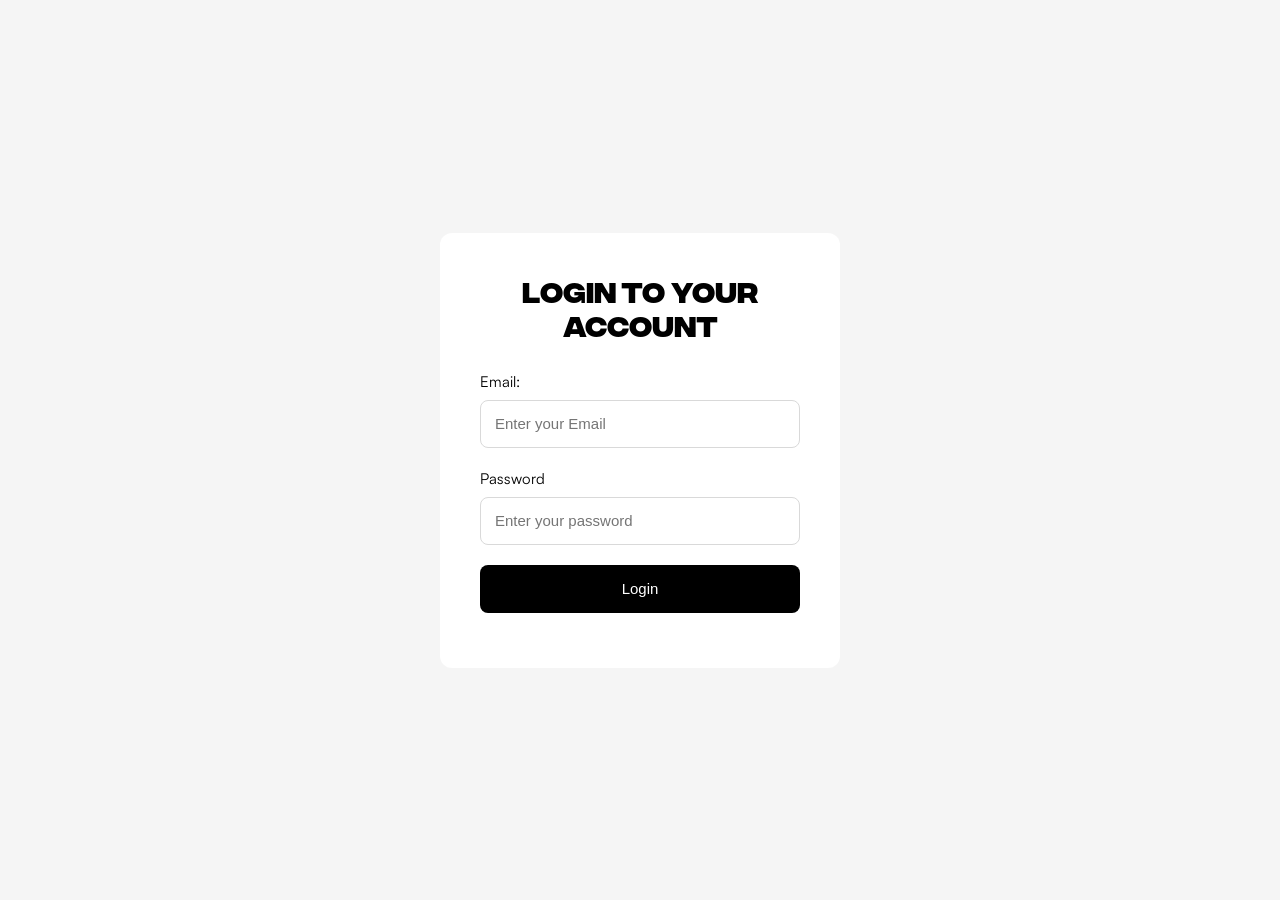
==== index.html @ 4ab4ffa6 "Home Page Done With login functionality" ====
<!DOCTYPE html>
<html lang="en">

<head>
    <meta charset="UTF-8">
    <meta name="viewport" content="width=device-width, initial-scale=1.0">
    <link rel="stylesheet" href="scss/main.css">
    <title>Document</title>
</head>

<body>
    <script>
        if (localStorage.getItem("isLoggedIn") !== "true") {
            window.location.href = "login.html";
        }
    </script>
    <header class="head">
        <div class="head_intro">
            <div class="head_context">
                <p>Sign up and get 20% off to your first order. <a href="/login.html">Sign Up Now</a></p>
            </div>
        </div>
        <nav class="main_nav">
            <div class="hamburger"><img src="assets/icons/hamburger.svg" alt="Menu"></div>
            <div class="nav_logo">
                <h2>SHOP.CO</h2>
            </div>
            <div class="nav_links"><a href="#shop">Shop</a><a href="#on_sale">On Sale</a><a href="#new_arrivals">New
                    Arrivals</a><a href="">Brands</a></div>
            <div class="nav_search"><input type="search" placeholder="Search for products..."></div>
            <div class="nav_icons"><img src="assets/icons/Frame.svg" alt="Cart"><img src="assets/icons/Vector.svg"
                    alt="Account"></div>
        </nav>

        <section class="head_hero"><img class="hero_image" src="assets/images/Rectangle.png"
                alt="Models wearing SHOP.CO clothing">
            <div class="hero_content">
                <h1>FIND CLOTHES THAT MATCHES YOUR STYLE</h1>
                <p>Browse through our diverse range of meticulously crafted garments, designed to bring out your
                    individuality and cater to your sense of style.</p><button type="button">Shop Now</button>
            </div>
            <div class="hero_stats">
                <div>
                    <h4>20+</h4>
                    <p>International Brands</p>
                </div>
                <div>
                    <h4>2,000+</h4>
                    <p>High-Quality Products</p>
                </div>
                <div>
                    <h4>30,000+</h4>
                    <p>Happy Customers</p>
                </div>
            </div>
        </section>

        <div class="head_logos">
            <div><img src="assets/images/Group.png" alt="Versace"></div>
            <div><img src="assets/images/zara-logo-1 1.png" alt="Zara"></div>
            <div><img src="assets/images/gucci-logo-1 1.png" alt="Gucci"></div>
            <div><img src="assets/images/prada-logo-1 1.png" alt="Prada"></div>
            <div><img src="assets/images/Group (1).png" alt="Calvin Klein"></div>
        </div>
    </header>











    <!-- <section class="arrivals">
        <h2>New Arrivals</h2>

        <div class="arrivals_products">

            <div class="arrivals_card">
                <img src="assets/images/arrival1.png" alt="Vertical Striped Shirt">

                <h3>Vertical Striped Shirt</h3>

                <p class="rating">
                    <span>★★★★★</span>
                    5.0/5
                </p>

                <div class="price">
                    <span>$212</span>

                </div>
            </div>

            <div class="arrivals_card">
                <img src="assets/images/arrival2.png" alt="Courage Graphic T-shirt">

                <h3>Courage Graphic Tshirt</h3>

                <p class="rating">
                    <span>★★★★</span>
                    4.0/5
                </p>

                <div class="price">
                    <span>$240</span>
                    <span class="line-through">$260</span>
                    <button class="discount">-20%</button>
                </div>
            </div>

            <div class="arrivals_card">
                <img src="assets/images/Arrival3.png" alt="Loose Fit Bermuda Shorts">

                <h3>Loose Fit Bermuda Shorts</h3>

                <p class="rating">
                    <span>★★★</span>
                    3.0/5
                </p>

                <div class="price">
                    <span>$80</span>
                </div>
            </div>

            <div class="arrivals_card">
                <img src="assets/images/arrival4.png" alt="Faded Skinny Jeans">

                <h3>Faded Skinny Jeans</h3>

                <p class="rating">
                    <span>★★★★</span>
                    4.0/5
                </p>

                <div class="price">
                    <span>$130</span>
                    <span class="line-through">$160</span>
                    <button class="discount">-30%</button>
                </div>
            </div>

        </div>

        <button class="view-all">View All</button>
    </section> -->


    <section class="arrivals" id="new_arrivals">
        <h2>New Arrivals</h2>

        <div class="arrivals_products"></div>

        <button class="view-all">View All</button>
    </section>


    <!-- <section class="arrivals">
        <h2>TOP SELLING</h2>

        <div class="arrivals_products">

            <div class="arrivals_card">
                <img src="assets/images/image 7.png" alt="Vertical Striped Shirt">

                <h3>Vertical Striped Shirt</h3>

                <p class="rating">
                    <span>★★★★★</span>
                    5.0/5
                </p>

                <div class="price">
                    <span>$212</span>
                    <span class="line-through">$232</span>
                    <button class="discount">-20%</button>
                </div>
            </div>

            <div class="arrivals_card">
                <img src="assets/images/image 8.png" alt="Courage Graphic T-shirt">

                <h3>Courage Graphic T-shirt</h3>

                <p class="rating">
                    <span>★★★★</span>
                    4.0/5
                </p>

                <div class="price">
                    <span>$145</span>
                </div>
            </div>

            <div class="arrivals_card">
                <img src="assets/images/image 9.png" alt="Loose Fit Bermuda Shorts">

                <h3>Loose Fit Bermuda Shorts</h3>

                <p class="rating">
                    <span>★★★</span>
                    3.0/5
                </p>

                <div class="price">
                    <span>$80</span>
                </div>
            </div>

            <div class="arrivals_card">
                <img src="assets/images/image 10.png" alt="Faded Skinny Jeans">

                <h3>Faded Skinny Jeans</h3>

                <p class="rating">
                    <span>★★★★</span>
                    4.0/5
                </p>

                <div class="price">
                    <span>$210</span>
                </div>
            </div>

        </div>

        <button class="view-all">View All</button>
    </section> -->




    <section class="arrivals" id="on_sale">
        <h2>TOP SELLING</h2>

        <div class="arrivals_products"></div>

        <button class="view-all">View All</button>
    </section>










    <main class="style" id="shop">
        <div class="container">

            <h2>Browse By Dress Style</h2>

            <div class="style_section">

                <div class="style_row style_row--top">
                    <div class="style_card">
                        <h2>Casual</h2>
                        <img src="assets/images/image 11.png" alt="Casual clothing">
                    </div>

                    <div class="style_card">
                        <h2>Formal</h2>
                        <img src="assets/images/image 12.png" alt="Formal clothing">
                    </div>
                </div>

                <div class="style_row style_row--bottom">
                    <div class="style_card">
                        <h2>Party</h2>
                        <img src="assets/images/image 13.png" alt="Party clothing">
                    </div>

                    <div class="style_card">
                        <h2>Gym</h2>
                        <img src="assets/images/image 14.png" alt="Gym clothing">
                    </div>
                </div>

            </div>
        </div>
    </main>

    <section class="testimonials">
        <h2>OUR HAPPY CUSTOMERS</h2>
        <div class="testimonial_card">
            <div>
                <p>&#11088;&#11088;&#11088;&#11088;&#11088;</p>
                <p class="name">Sarah M. &#x2705;</p>
                <p class="card-content">"I'm blown away by the quality and style of the clothes I received from Shop.co.
                    From casual wear to
                    elegant dresses, every piece I've bought has exceeded my expectations.”</p>
            </div>
            <div>
                <p>&#11088;&#11088;&#11088;&#11088;&#11088;</p>
                <p class="name">Alex K. M. &#x2705;</p>
                <p class="card-content">"Finding clothes that align with my personal style used to be a challenge until
                    I discovered Shop.co.
                    The range of options they offer is truly remarkable, catering to a variety of tastes and occasions.”
                </p>
            </div>
            <div>
                <p>&#11088;&#11088;&#11088;&#11088;&#11088;</p>
                <p class="name">James L. &#x2705;</p>
                <p class="card-content">"As someone who's always on the lookout for unique fashion pieces, I'm thrilled
                    to have stumbled upon
                    Shop.co. The selection of clothes is not only diverse but also on-point with the latest trends.”</p>
            </div>
        </div>

    </section>




    <footer class="footer">
        <div class="footer_newsletter">
            <h3 class="newsletter_content">
                STAY UPTO DATE ABOUT<br>
                OUR LATEST OFFERS
            </h3>
            <div class="newsletter_form">
                <input type="email" name="email" id="email" placeholder="Enter your email address">
                <button>Subscribe to Newsletter</button>
            </div>
        </div>
        <div class="footer_links">
            <div>
                <div class="nav_logo">
                    <h2>SHOP.CO</h2>
                </div>
                <p>We have clothes that suits your style and which you’re proud to wear. From women to men.</p>
                <img src="assets/images/Social.png" alt="">
            </div>
            <div>
                <h4>Company</h4>
                <ul>
                    <li>About</li>
                    <li>Features</li>
                    <li>Works</li>
                    <li>Career</li>
                </ul>
            </div>
            <div>
                <h4>Help</h4>
                <ul>
                    <li>Customer Support</li>
                    <li>Delivery Details</li>
                    <li>Terms & Conditions</li>
                    <li>Privacy policy</li>
                </ul>
            </div>
            <div>
                <h4>FAQ</h4>
                <ul>
                    <li>Account</li>
                    <li>Manage deliveries</li>
                    <li>Orders</li>
                    <li>Payments</li>
                </ul>
            </div>
            <div>
                <h4>Resources</h4>
                <ul>
                    <li>Free eBooks</li>
                    <li>Development Tutorial</li>
                    <li>How to-Blog</li>
                    <li>Youtube Playlist</li>
                </ul>
            </div>
        </div>
        <div class="footer_rights">
            <p>© 2000-2021, All rights reserved</p>
            <img src="assets/images/Frame 53.png" alt="">
        </div>
    </footer>
    <script src="js/products.js"></script>
</body>

</html>
---- scss/main.css ----
h2 {
  text-align: center;
}

* {
  margin: 0;
  padding: 0;
  box-sizing: border-box;
}

html {
  scroll-behavior: smooth;
}

body {
  margin: 0;
}

@font-face {
  font-family: "Satoshi";
  src: url("../../assets/fonts/Satoshi-Regular.woff") format("woff");
  font-weight: 400;
  font-style: normal;
  font-display: swap;
}
@font-face {
  font-family: "Integral CF";
  src: url("../../assets/fonts/Fontspring-DEMO-integralcf-bold.otf") format("opentype");
  font-weight: 700;
  font-style: normal;
  font-display: swap;
}
body {
  font-family: "Satoshi", sans-serif;
}

h1,
h2,
h3 {
  font-family: "Integral CF", sans-serif;
  font-weight: 700;
}

.hero_content button {
  width: 210px;
  height: 52px;
  border: 0;
  border-radius: 62px;
  background: #000;
  color: #fff;
  font: 500 16px/1 Satoshi, Arial, sans-serif;
  cursor: pointer;
}

@media (max-width: 640px) {
  .hero_content button {
    width: 100%;
  }
}
.view_all_button {
  width: 210px;
  height: 52px;
  border: 1px;
  border-radius: 62px;
  background: rgba(0, 0, 0, 0.1019607843);
  color: #fff;
  font: 500 16px/1 Satoshi, Arial, sans-serif;
  cursor: pointer;
  padding: 16px 54px 16px 54px;
  gap: 12px;
}

.head {
  color: #000000;
  font-family: Satoshi, Arial, sans-serif;
}

.head_intro {
  display: grid;
  min-height: 38px;
  width: 100%;
  place-items: center;
  padding-inline: 16px;
  background: #000;
  color: #fff;
}

.head_context p {
  width: 351px;
  max-width: 100%;
  margin: 0;
  font-size: 14px;
  font-weight: 500;
  line-height: 19px;
  text-align: center;
  white-space: nowrap;
}

.head_context a {
  color: inherit;
  font-weight: 700;
}

.main_nav {
  display: flex;
  align-items: center;
  gap: 40px;
  width: min(100% - 64px, 1240px);
  min-height: 96px;
  margin-inline: auto;
}

.hamburger {
  display: none;
  flex: 0 0 24px;
}

.hamburger img {
  display: block;
  width: 24px;
  height: 24px;
}

.nav_logo {
  flex: 0 0 159px;
}

.nav_logo img {
  display: block;
  width: 159px;
  height: 24px;
}

.nav_links {
  display: flex;
  align-items: center;
  gap: 24px;
  white-space: nowrap;
}

.nav_links a {
  color: inherit;
  font-size: 16px;
  line-height: 22px;
  text-decoration: none;
}

.nav_search {
  position: relative;
  flex: 1;
  min-width: 160px;
}
.nav_search input {
  width: 100%;
  max-width: 35em;
  height: 3em;
  padding: 0.8em 1em 0.8em 2.75em;
  border: 0;
  border-radius: 3em;
  background: #f0f0f0;
  color: #000;
  font: inherit;
}
.nav_search input::-moz-placeholder {
  color: #8a8a8a;
}
.nav_search input::placeholder {
  color: #8a8a8a;
}

.search_icon {
  position: absolute;
  z-index: 1;
  top: 50%;
  left: 1em;
  width: 1.125em;
  height: 1.125em;
  transform: translateY(-50%);
  fill: none;
  stroke: #F0F0F0;
  stroke-linecap: round;
  stroke-width: 1.75;
  pointer-events: none;
}

.nav_logo h2 {
  width: 159px;
  height: 24px;
  font-weight: 700;
  letter-spacing: 0%;
  vertical-align: middle;
  font-size: 32px;
  line-height: 100%;
}

.nav_icons {
  display: flex;
  justify-content: flex-start;
  gap: 12px;
}
.nav_icons img {
  width: 24px;
  height: 24px;
}

.head_hero {
  position: relative;
  min-height: 663px;
  overflow: hidden;
  background: #f2f0f1;
}

.hero_image {
  position: absolute;
  inset: 0;
  width: 100%;
  height: 100%;
  -o-object-fit: cover;
     object-fit: cover;
  -o-object-position: center;
     object-position: center;
}

.hero_content,
.hero_stats {
  position: relative;
  z-index: 1;
  width: min(100% - 64px, 1240px);
  margin-inline: auto;
}

.hero_content {
  padding-top: 103px;
}

.hero_content h1 {
  max-width: 580px;
  margin: 0;
  font-family: Integral CF;
  font-size: clamp(42px, 4.45vw, 64px);
  line-height: 1.2;
  letter-spacing: 0%;
}

.hero_content > p {
  font-family: Satoshi;
  max-width: 545px;
  margin: 32px 0;
  color: #666;
  font-size: 16px;
  line-height: 22px;
  font-weight: 400;
  letter-spacing: 0%;
}

.hero_stats {
  display: flex;
  gap: 32px;
  margin-top: 48px;
}

.hero_stats > div {
  padding-right: 32px;
  border-right: 1px solid rgba(0, 0, 0, 0.1019607843);
}

.hero_stats > div:last-child {
  padding-right: 0;
  border: 0;
}

.hero_stats h4 {
  margin: 0;
  font-size: 40px;
  line-height: 1;
}

.hero_stats p {
  margin: 8px 0 0;
  color: #666;
  font-size: 16px;
  line-height: 22px;
}

.head_logos {
  display: flex;
  align-items: center;
  justify-content: space-between;
  gap: 24px;
  min-height: 122px;
  padding: 24px max(32px, (100% - 1240px) / 2);
  background: #000;
}

.head_logos img {
  display: block;
  max-width: 100%;
  height: auto;
}

@media (max-width: 900px) {
  .main_nav {
    gap: 24px;
    width: min(100% - 40px, 1240px);
  }
  .nav_links {
    gap: 14px;
  }
  .head_hero {
    min-height: 600px;
  }
  .hero_content,
  .hero_stats {
    width: min(100% - 40px, 1240px);
  }
}
@media (max-width: 640px) {
  .head_intro {
    min-height: 34px;
    padding-inline: 12px;
  }
  .head_context p {
    width: auto;
    font-size: clamp(10px, 2.8vw, 12px);
    line-height: 16px;
  }
  .main_nav {
    width: calc(100% - 32px);
    min-height: 64px;
    gap: 16px;
  }
  .hamburger {
    display: flex;
  }
  .nav_logo {
    flex-basis: auto;
  }
  .nav_logo img {
    width: 126px;
    height: auto;
  }
  .nav_links {
    display: none;
  }
  .nav_search {
    display: block;
    flex: 0 0 24px;
    min-width: 24px;
    height: 24px;
    margin-inline-start: 7rem;
    background: center/24px 24px no-repeat url("data:image/svg+xml,%3Csvg xmlns='http://www.w3.org/2000/svg' viewBox='0 0 24 24' fill='none' stroke='%23000' stroke-width='1.75' stroke-linecap='round'%3E%3Ccircle cx='10.8' cy='10.8' r='6.3'/%3E%3Cpath d='m15.5 15.5 4.2 4.2'/%3E%3C/svg%3E");
  }
  .nav_search input {
    display: none;
  }
  .nav_icons {
    margin-left: auto;
  }
  .head_hero {
    min-height: 740px;
  }
  .hero_image {
    top: auto;
    height: 390px;
    -o-object-position: 60% bottom;
       object-position: 60% bottom;
  }
  .hero_content,
  .hero_stats {
    width: calc(100% - 32px);
  }
  .hero_content {
    padding-top: 40px;
  }
  .hero_content h1 {
    max-width: 340px;
    font-size: 36px;
    letter-spacing: -1px;
  }
  .hero_content > p {
    margin: 20px 0 24px;
    font-size: 14px;
    line-height: 20px;
  }
  .hero_stats {
    flex-wrap: wrap;
    justify-content: center;
    gap: 12px 0;
    margin-top: 24px;
  }
  .hero_stats > div {
    padding: 0 16px;
  }
  .hero_stats > div:nth-child(3) {
    flex-basis: 100%;
    padding: 12px 0 0;
    border: 0;
    text-align: center;
  }
  .hero_stats h3 {
    font-size: 24px;
  }
  .hero_stats p {
    margin-top: 4px;
    font-size: 12px;
    line-height: 16px;
  }
  .head_logos {
    display: grid;
    grid-template-columns: repeat(3, 1fr);
    min-height: 146px;
    gap: 20px 28px;
    padding: 28px 16px;
  }
  .head_logos > div {
    display: grid;
    place-items: center;
  }
  .head_logos img {
    max-width: 100px;
    max-height: 25px;
  }
}
.footer {
  position: relative;
  width: 100%;
  padding: 150px 7% 40px;
  background-color: #F0F0F0;
  box-sizing: border-box;
  margin-top: 50px;
}
.footer .footer_newsletter {
  position: absolute;
  top: -90px;
  left: 50%;
  transform: translateX(-50%);
  z-index: 10;
  width: min(1100px, 100% - 40px);
  min-height: 180px;
  padding: 36px 64px;
  background-color: #000;
  color: #fff;
  border-radius: 20px;
  box-sizing: border-box;
  display: flex;
  justify-content: space-between;
  align-items: center;
}
.footer .footer_newsletter .newsletter_content {
  max-width: 650px;
  font-size: 40px;
  font-weight: 700;
  line-height: 45px;
}
.footer .footer_newsletter .newsletter_form {
  display: flex;
  flex-direction: column;
  width: 500px;
  gap: 16px;
}
.footer .footer_newsletter .newsletter_form input,
.footer .footer_newsletter .newsletter_form button {
  width: 100%;
  height: 60px;
  border: none;
  border-radius: 50px;
  box-sizing: border-box;
}
.footer .footer_newsletter .newsletter_form input {
  padding: 0 24px;
  background-color: #fff;
  font-size: 16px;
  color: #000;
  outline: none;
}
.footer .footer_newsletter .newsletter_form input::-moz-placeholder {
  color: #777;
}
.footer .footer_newsletter .newsletter_form input::placeholder {
  color: #777;
}
.footer .footer_newsletter .newsletter_form button {
  background-color: #fff;
  font-size: 16px;
  color: #000;
  cursor: pointer;
}
.footer .footer_newsletter .newsletter_form button:hover {
  background-color: #e5e5e5;
}
.footer .footer_links {
  display: flex;
  justify-content: space-between;
  align-items: flex-start;
  gap: 40px;
}
.footer .footer_links > div:first-child {
  flex: 1.5;
}
.footer .footer_links > div:first-child .nav_logo h2 {
  margin: 0 0 18px;
  font-size: clamp(24px, 2vw, 32px);
  font-weight: 900;
  line-height: 1;
  color: #000;
}
.footer .footer_links > div:first-child p {
  max-width: 250px;
  margin: 0 0 25px;
  font-size: 14px;
  line-height: 1.6;
  color: #666;
}
.footer .footer_links > div:first-child img {
  display: block;
  width: 130px;
  height: auto;
}
.footer .footer_links > div:not(:first-child) {
  flex: 1;
}
.footer .footer_links > div:not(:first-child) h4 {
  margin: 0 0 20px;
  font-size: 14px;
  font-weight: 500;
  letter-spacing: 3px;
  text-transform: uppercase;
  color: #000;
}
.footer .footer_links > div:not(:first-child) ul {
  margin: 0;
  padding: 0;
  list-style: none;
}
.footer .footer_links > div:not(:first-child) li {
  margin-bottom: 14px;
  font-size: 14px;
  line-height: 1.3;
  color: #666;
  cursor: pointer;
}
.footer .footer_links > div:not(:first-child) li:hover {
  color: #000;
}
.footer .footer_rights {
  display: flex;
  justify-content: space-between;
  align-items: center;
  margin-top: 45px;
  padding-top: 25px;
}
.footer .footer_rights p {
  margin: 0;
  font-size: 14px;
  color: #666;
}
.footer .footer_rights img {
  width: 300px;
  height: auto;
}

@media (max-width: 900px) {
  .footer {
    padding: 250px 5% 40px;
  }
  .footer .footer_newsletter {
    top: -220px;
    width: calc(100% - 40px);
    padding: 36px 40px;
    flex-direction: column;
    align-items: stretch;
    gap: 25px;
  }
  .footer .footer_newsletter .newsletter_content {
    max-width: 100%;
    font-size: 36px;
    line-height: 40px;
  }
  .footer .footer_newsletter .newsletter_form {
    width: 100%;
  }
  .footer .footer_links {
    display: grid;
    grid-template-columns: repeat(3, 1fr);
    gap: 40px 30px;
  }
  .footer .footer_links > div:first-child {
    grid-column: 1/-1;
  }
  .footer .footer_links > div:first-child p {
    max-width: 400px;
  }
  .footer .footer_links > div:not(:first-child) {
    flex: unset;
  }
}
@media (max-width: 600px) {
  .footer {
    margin-top: 215px;
    padding: 240px 16px 25px;
  }
  .footer .footer_newsletter {
    top: -215px;
    width: calc(100% - 32px);
    min-height: auto;
    padding: 28px 24px;
    border-radius: 20px;
    flex-direction: column;
    align-items: stretch;
    gap: 22px;
  }
  .footer .footer_newsletter .newsletter_content {
    max-width: 100%;
    font-size: 30px;
    line-height: 32px;
  }
  .footer .footer_newsletter .newsletter_form {
    width: 100%;
    gap: 12px;
  }
  .footer .footer_newsletter .newsletter_form input,
  .footer .footer_newsletter .newsletter_form button {
    height: 52px;
  }
  .footer .footer_newsletter .newsletter_form input {
    padding: 0 20px;
    font-size: 14px;
  }
  .footer .footer_newsletter .newsletter_form button {
    font-size: 14px;
  }
  .footer .footer_links {
    display: grid;
    grid-template-columns: repeat(2, minmax(0, 1fr));
    -moz-column-gap: 30px;
         column-gap: 30px;
    row-gap: 22px;
  }
  .footer .footer_links > div:first-child {
    grid-column: 1/-1;
    width: 100%;
  }
  .footer .footer_links > div:first-child .nav_logo h2 {
    margin: 0 0 10px;
    font-size: 20px;
  }
  .footer .footer_links > div:first-child p {
    max-width: 100%;
    margin: 0 0 14px;
    font-size: 11px;
    line-height: 1.5;
  }
  .footer .footer_links > div:first-child img {
    width: 100px;
  }
  .footer .footer_links > div:not(:first-child) {
    width: 100%;
    flex: unset;
  }
  .footer .footer_links > div:not(:first-child) h4 {
    margin: 0 0 12px;
    font-size: 11px;
    letter-spacing: 3px;
  }
  .footer .footer_links > div:not(:first-child) li {
    margin-bottom: 10px;
    font-size: 10px;
    line-height: 1.3;
  }
  .footer .footer_rights {
    flex-direction: column;
    gap: 15px;
    margin-top: 30px;
    padding-top: 20px;
  }
  .footer .footer_rights p {
    font-size: 11px;
    text-align: center;
  }
  .footer .footer_rights img {
    width: 250px;
    max-width: 100%;
  }
}
.style {
  width: 100%;
  padding: 50px 0;
  box-sizing: border-box;
}
.style .container {
  width: min(1200px, 100% - 40px);
  margin: 0 auto;
  padding: 45px 40px 40px;
  background-color: #f0f0f0;
  border-radius: 40px;
  box-sizing: border-box;
}
.style .container > h2 {
  margin: 0 0 35px;
  font-size: clamp(28px, 4vw, 40px);
  font-weight: 700;
  line-height: 1.1;
  text-align: center;
  text-transform: uppercase;
}
.style .style_section {
  display: flex;
  flex-direction: column;
  gap: 12px;
}
.style .style_row {
  display: grid;
  gap: 12px;
}
.style .style_row--top {
  grid-template-columns: 3fr 7fr;
}
.style .style_row--bottom {
  grid-template-columns: 7fr 3fr;
}
.style .style_card {
  position: relative;
  overflow: hidden;
  height: 175px;
  background-color: #fff;
  border-radius: 15px;
}
.style .style_card h2 {
  position: absolute;
  top: 18px;
  left: 22px;
  z-index: 2;
  margin: 0;
  font-size: 24px;
  font-weight: 500;
  line-height: 1;
  color: #000;
}
.style .style_card img {
  display: block;
  width: 100%;
  height: 100%;
  -o-object-fit: contain;
     object-fit: contain;
}

@media (max-width: 1000px) {
  .style {
    padding: 40px 0;
  }
  .style .container {
    width: calc(100% - 30px);
    padding: 40px 25px 30px;
    border-radius: 30px;
  }
  .style .container > h2 {
    font-size: 34px;
  }
  .style .style_card {
    height: 160px;
  }
  .style .style_card h2 {
    top: 16px;
    left: 18px;
    font-size: 22px;
  }
}
@media (max-width: 600px) {
  .style {
    padding: 20px 0;
  }
  .style .container {
    width: calc(100% - 16px);
    padding: 18px 16px;
    border-radius: 0;
  }
  .style .container > h2 {
    width: 180px;
    margin: 0 auto 14px;
    font-size: 24px;
    line-height: 1.05;
    text-align: center;
  }
  .style .style_section {
    gap: 10px;
  }
  .style .style_row {
    display: flex;
    flex-direction: column;
    gap: 10px;
  }
  .style .style_card {
    width: 100%;
    height: 113px;
    border-radius: 12px;
  }
  .style .style_card h2 {
    top: 14px;
    left: 14px;
    font-size: 16px;
  }
}
.arrivals {
  width: 100%;
  padding: 50px 6%;
  box-sizing: border-box;
  border-top: 1px solid #ddd;
}
.arrivals > h2 {
  margin: 0 0 30px;
  font-size: clamp(28px, 4vw, 40px);
  font-weight: 700;
  line-height: 1.1;
  text-align: center;
  text-transform: uppercase;
}
.arrivals .arrivals_products {
  display: grid;
  grid-template-columns: repeat(4, 1fr);
  gap: 16px;
  width: 100%;
  max-width: 1100px;
  margin: 0 auto;
}
.arrivals .arrivals_card {
  min-width: 0;
  text-decoration: none;
  color: inherit;
  cursor: pointer;
}
.arrivals .arrivals_card img {
  display: block;
  width: 100%;
  height: 180px;
  -o-object-fit: contain;
     object-fit: contain;
  background-color: #f2f0f0;
  border-radius: 12px;
  cursor: pointer;
}
.arrivals .arrivals_card h3 {
  margin: 10px 0 6px;
  font-size: 14px;
  font-weight: 600;
  line-height: 1.3;
  text-transform: capitalize;
}
.arrivals .arrivals_card .rating {
  display: flex;
  align-items: center;
  gap: 5px;
  margin: 0 0 6px;
  font-size: 11px;
  color: #666;
}
.arrivals .arrivals_card .rating span {
  color: #ffc633;
  font-size: 14px;
  letter-spacing: 1px;
}
.arrivals .arrivals_card .price {
  display: flex;
  align-items: center;
  gap: 8px;
}
.arrivals .arrivals_card .price span {
  font-size: 17px;
  font-weight: 700;
}
.arrivals .arrivals_card .price .line-through {
  color: #999;
  text-decoration: line-through;
  font-weight: 500;
}
.arrivals .arrivals_card .price .discount {
  padding: 4px 8px;
  border: 0;
  border-radius: 20px;
  background-color: #ff3333;
  color: #fff;
  font-size: 10px;
}
.arrivals .view-all {
  display: block;
  width: 130px;
  height: 40px;
  margin: 25px auto 0;
  border: 1px solid #ddd;
  border-radius: 25px;
  background-color: #fff;
  color: #000;
  cursor: pointer;
}
.arrivals .view-all:hover {
  background-color: #000;
  color: #fff;
}

@media (max-width: 900px) {
  .arrivals {
    padding: 40px 5%;
  }
  .arrivals .arrivals_products {
    grid-template-columns: repeat(2, 1fr);
    gap: 25px 15px;
  }
  .arrivals .arrivals_card img {
    height: 240px;
  }
}
@media (max-width: 600px) {
  .arrivals {
    padding: 35px 16px;
  }
  .arrivals > h2 {
    margin-bottom: 25px;
    font-size: 28px;
  }
  .arrivals .arrivals_products {
    grid-template-columns: repeat(2, 1fr);
    gap: 25px 10px;
  }
  .arrivals .arrivals_card img {
    height: 170px;
    border-radius: 10px;
  }
  .arrivals .arrivals_card h3 {
    margin-top: 8px;
    font-size: 12px;
  }
  .arrivals .arrivals_card .rating {
    gap: 3px;
    font-size: 9px;
  }
  .arrivals .arrivals_card .rating span {
    font-size: 11px;
    letter-spacing: 0;
  }
  .arrivals .arrivals_card .price {
    gap: 5px;
  }
  .arrivals .arrivals_card .price span {
    font-size: 15px;
  }
  .arrivals .arrivals_card .price .line-through {
    font-size: 13px;
  }
  .arrivals .arrivals_card .price .discount {
    padding: 3px 6px;
    font-size: 8px;
  }
  .arrivals .view-all {
    width: 120px;
    height: 38px;
    margin-top: 25px;
  }
}
.login-page {
  min-height: 100vh;
  display: flex;
  align-items: center;
  justify-content: center;
  background-color: #f5f5f5;
}

.login-form {
  width: 400px;
  padding: 40px;
  background-color: #ffffff;
  border-radius: 12px;
  box-sizing: border-box;
}
.login-form h1 {
  margin: 0 0 30px;
  text-align: center;
  font-size: 28px;
  font-weight: 600;
}
.login-form div {
  margin-bottom: 20px;
}
.login-form label {
  display: block;
  margin-bottom: 8px;
  font-size: 15px;
  font-weight: 500;
}
.login-form input {
  width: 100%;
  height: 48px;
  padding: 0 14px;
  box-sizing: border-box;
  border: 1px solid #d9d9d9;
  border-radius: 8px;
  background-color: #ffffff;
  font-size: 15px;
  outline: none;
}
.login-form input:focus {
  border-color: #000000;
}
.login-form__button {
  width: 100%;
  height: 48px;
  border: none;
  border-radius: 8px;
  background-color: #000000;
  color: #ffffff;
  font-size: 15px;
  font-weight: 500;
  cursor: pointer;
}
.login-form__button:hover {
  opacity: 0.85;
}
.login-form #loginMessage {
  margin-top: 15px;
  text-align: center;
  font-size: 14px;
}

.testimonials {
  display: flex;
  flex-direction: column;
  justify-content: center;
  align-items: center;
  width: 100%;
  padding: 50px 30px;
  box-sizing: border-box;
}
.testimonials h2 {
  width: 100%;
  margin: 0 0 30px;
  font-size: clamp(28px, 4vw, 48px);
  font-weight: 700;
  text-align: left;
}
.testimonials .testimonial_card {
  display: flex;
  justify-content: center;
  align-items: stretch;
  width: 100%;
  gap: 15px;
  box-sizing: border-box;
}
.testimonials .testimonial_card > div {
  width: calc((100% - 30px) / 3);
  min-width: 0;
  padding: 20px 24px;
  border: 1px solid #ddd;
  border-radius: 20px;
  box-sizing: border-box;
}
.testimonials .testimonial_card > div p {
  margin: 0 0 10px;
  line-height: 22px;
}
.testimonials .testimonial_card > div .name {
  font-weight: 700;
  color: #000;
}
.testimonials .testimonial_card > div .card-content {
  font-size: 14px;
  font-weight: 400;
  line-height: 20px;
  color: rgba(0, 0, 0, 0.6);
}

@media (max-width: 1000px) {
  .testimonials {
    padding: 40px 20px;
  }
  .testimonials h2 {
    font-size: 36px;
  }
  .testimonials .testimonial_card {
    gap: 15px;
  }
  .testimonials .testimonial_card > div {
    padding: 20px;
  }
  .testimonials .testimonial_card > div .card-content {
    font-size: 13px;
    line-height: 19px;
  }
}
@media (max-width: 600px) {
  .testimonials {
    width: 100%;
    padding: 35px 16px;
    align-items: flex-start;
    box-sizing: border-box;
  }
  .testimonials h2 {
    width: 100%;
    margin-bottom: 25px;
    font-size: 28px;
    line-height: 1.1;
    text-align: left;
  }
  .testimonials .testimonial_card {
    display: block;
    width: 100%;
    margin: 0;
  }
  .testimonials .testimonial_card > div:nth-child(2),
  .testimonials .testimonial_card > div:nth-child(3) {
    display: none;
  }
  .testimonials .testimonial_card > div:first-child {
    display: block;
    width: 100%;
    height: auto;
    min-height: 0;
    padding: 22px 20px;
    box-sizing: border-box;
  }
  .testimonials .testimonial_card > div:first-child .card-content {
    font-size: 13px;
    line-height: 20px;
  }
}/*# sourceMappingURL=main.css.map */
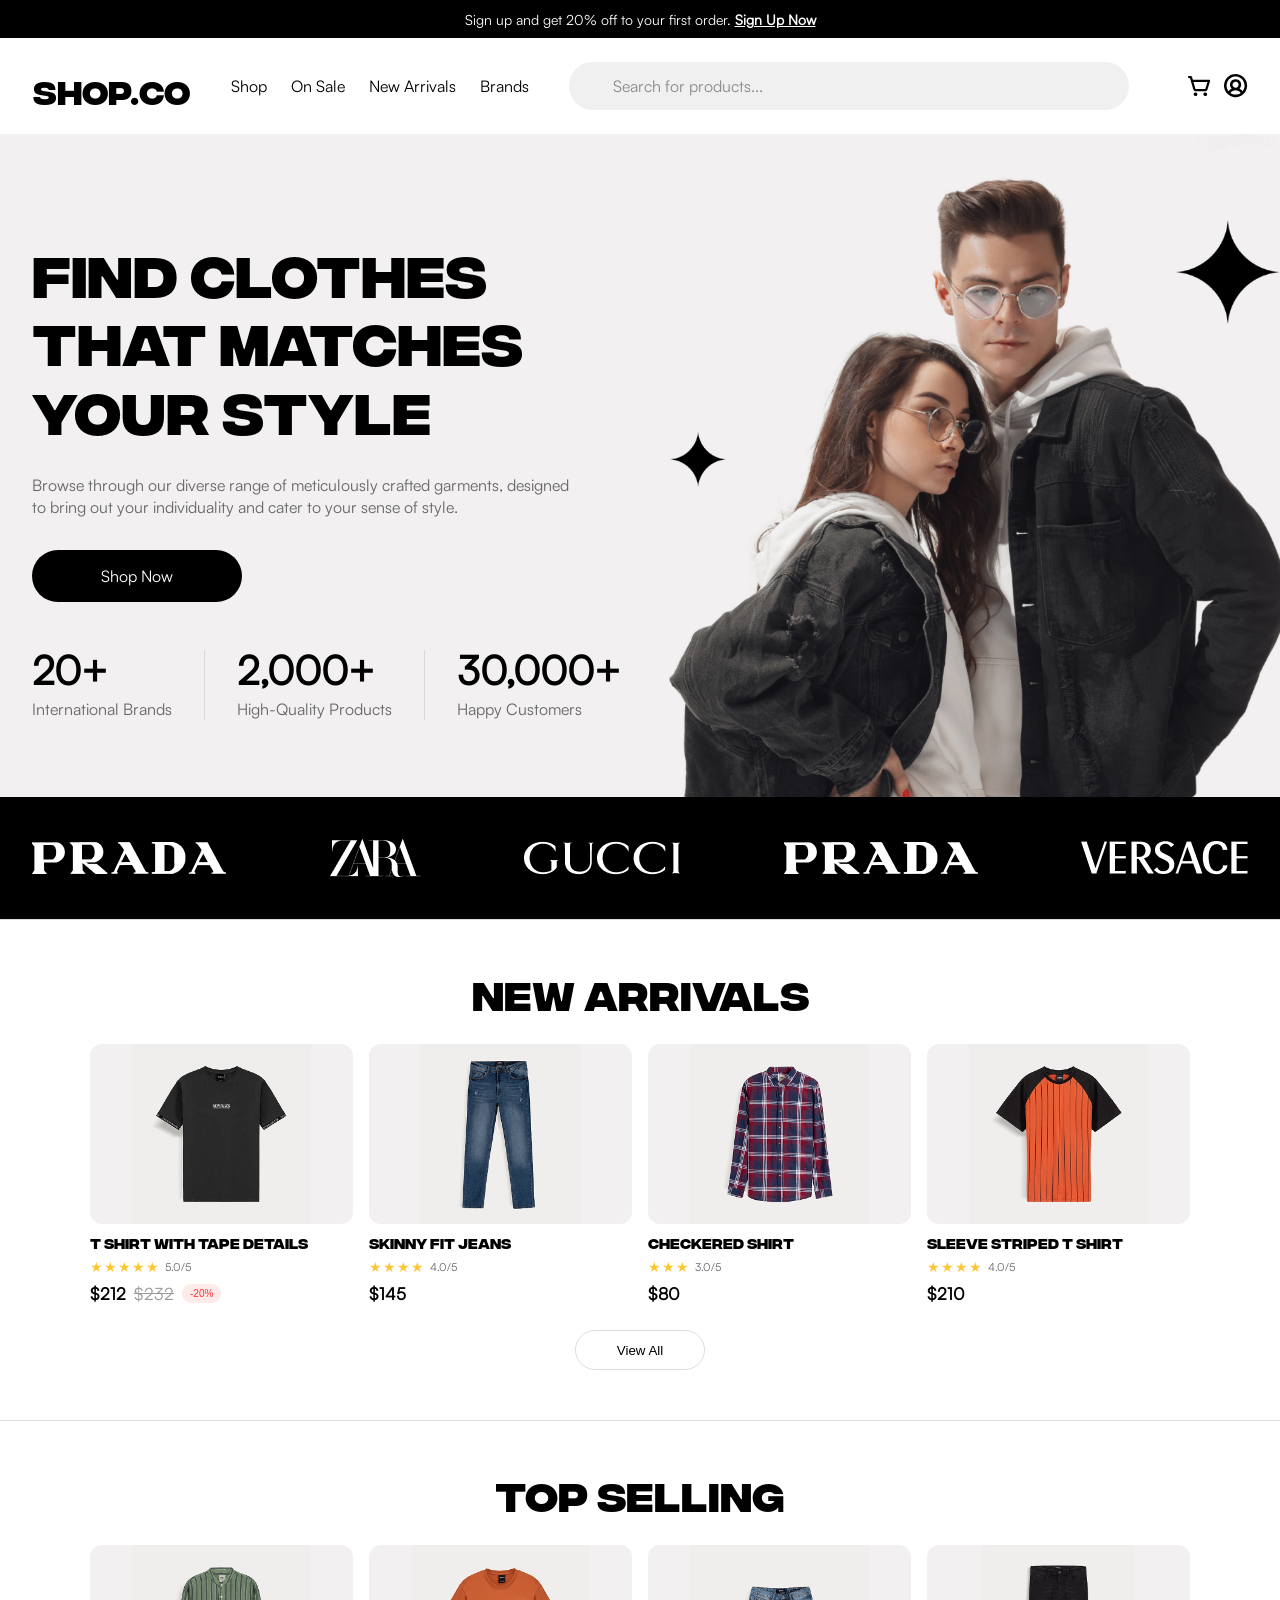
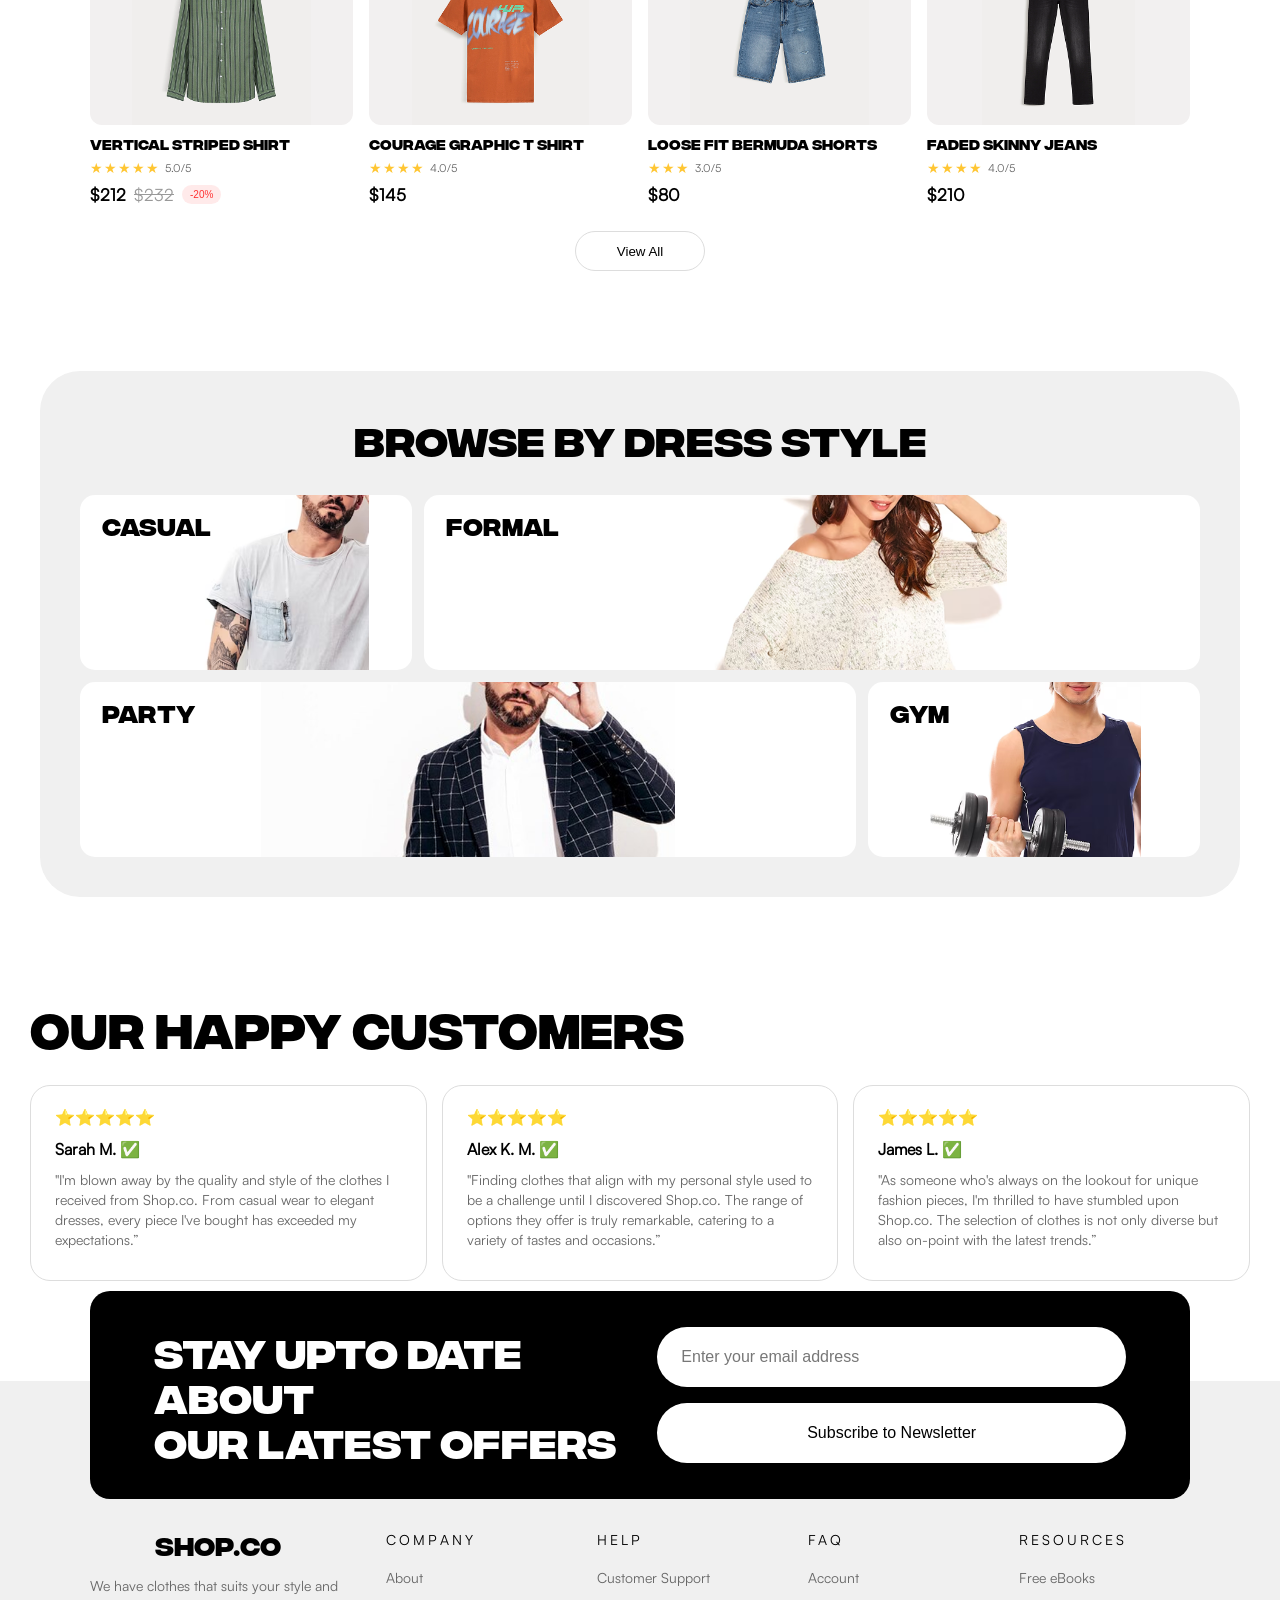
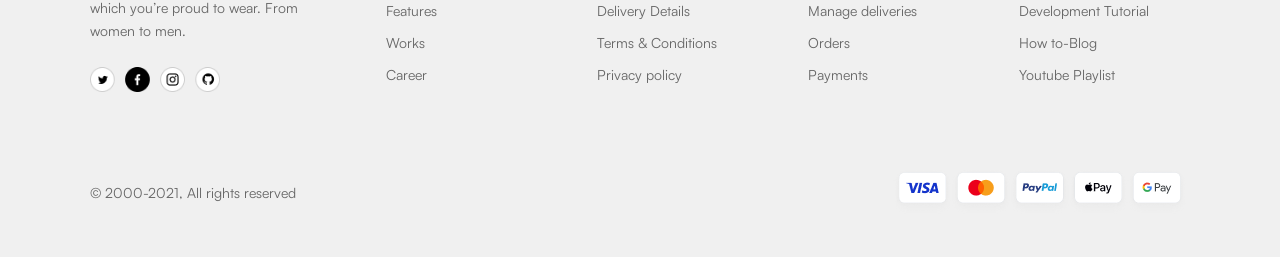
==== commit 9b2c7dae: "authentication done" ====
--- a/index.html
+++ b/index.html
@@ -9,58 +9,111 @@
 </head>
 
 <body>
-    <script>
+    <!-- <script>
         if (localStorage.getItem("isLoggedIn") !== "true") {
             window.location.href = "login.html";
         }
-    </script>
+    </script> -->
+
     <header class="head">
         <div class="head_intro">
             <div class="head_context">
-                <p>Sign up and get 20% off to your first order. <a href="/login.html">Sign Up Now</a></p>
-            </div>
-        </div>
+                <p class="head_context-text">
+                    Sign up and get 20% off to your first order.
+                    <a class="head_context-link" href="login.html">
+                        Sign Up Now
+                    </a>
+                </p>
+            </div>
+        </div>
+
         <nav class="main_nav">
-            <div class="hamburger"><img src="assets/icons/hamburger.svg" alt="Menu"></div>
+            <div class="hamburger">
+                <img class="hamburger_image" src="assets/icons/hamburger.svg" alt="Menu">
+            </div>
+
             <div class="nav_logo">
-                <h2>SHOP.CO</h2>
-            </div>
-            <div class="nav_links"><a href="#shop">Shop</a><a href="#on_sale">On Sale</a><a href="#new_arrivals">New
-                    Arrivals</a><a href="">Brands</a></div>
-            <div class="nav_search"><input type="search" placeholder="Search for products..."></div>
-            <div class="nav_icons"><img src="assets/icons/Frame.svg" alt="Cart"><img src="assets/icons/Vector.svg"
-                    alt="Account"></div>
+                <h2 class="nav_logo-title">SHOP.CO</h2>
+            </div>
+
+            <div class="nav_links">
+                <a class="nav_link" href="#shop">Shop</a>
+                <a class="nav_link" href="#on_sale">On Sale</a>
+                <a class="nav_link" href="#new_arrivals">New Arrivals</a>
+                <a class="nav_link" href="">Brands</a>
+            </div>
+
+            <div class="nav_search">
+                <input class="searchInput nav_search-input" type="search" placeholder="Search for products...">
+            </div>
+
+            <div class="nav_icons">
+                <a class="nav_icon-link" href="cart.html" id="cart_link">
+                    <img class="nav_icon-image" src="assets/icons/Frame.svg" alt="Cart">
+                </a>
+
+                <a class="nav_icon-link" href="">
+                    <img class="nav_icon-image" src="assets/icons/Vector.svg" alt="Account">
+                </a>
+            </div>
         </nav>
 
-        <section class="head_hero"><img class="hero_image" src="assets/images/Rectangle.png"
-                alt="Models wearing SHOP.CO clothing">
+        <section class="head_hero">
+            <img class="hero_image" src="assets/images/Rectangle.png" alt="Models wearing SHOP.CO clothing">
+
             <div class="hero_content">
-                <h1>FIND CLOTHES THAT MATCHES YOUR STYLE</h1>
-                <p>Browse through our diverse range of meticulously crafted garments, designed to bring out your
-                    individuality and cater to your sense of style.</p><button type="button">Shop Now</button>
-            </div>
+                <h1 class="hero_title">
+                    FIND CLOTHES THAT MATCHES YOUR STYLE
+                </h1>
+
+                <p class="hero_description">
+                    Browse through our diverse range of meticulously crafted garments,
+                    designed to bring out your individuality and cater to your sense of style.
+                </p>
+
+                <button class="hero_button" type="button">
+                    Shop Now
+                </button>
+            </div>
+
             <div class="hero_stats">
-                <div>
-                    <h4>20+</h4>
-                    <p>International Brands</p>
-                </div>
-                <div>
-                    <h4>2,000+</h4>
-                    <p>High-Quality Products</p>
-                </div>
-                <div>
-                    <h4>30,000+</h4>
-                    <p>Happy Customers</p>
+                <div class="hero_stat">
+                    <h4 class="hero_stat-number">20+</h4>
+                    <p class="hero_stat-text">International Brands</p>
+                </div>
+
+                <div class="hero_stat">
+                    <h4 class="hero_stat-number">2,000+</h4>
+                    <p class="hero_stat-text">High-Quality Products</p>
+                </div>
+
+                <div class="hero_stat">
+                    <h4 class="hero_stat-number">30,000+</h4>
+                    <p class="hero_stat-text">Happy Customers</p>
                 </div>
             </div>
         </section>
 
         <div class="head_logos">
-            <div><img src="assets/images/Group.png" alt="Versace"></div>
-            <div><img src="assets/images/zara-logo-1 1.png" alt="Zara"></div>
-            <div><img src="assets/images/gucci-logo-1 1.png" alt="Gucci"></div>
-            <div><img src="assets/images/prada-logo-1 1.png" alt="Prada"></div>
-            <div><img src="assets/images/Group (1).png" alt="Calvin Klein"></div>
+            <div class="head_logo">
+                <img class="head_logo-image" src="assets/images/Group.png" alt="Versace">
+            </div>
+
+            <div class="head_logo">
+                <img class="head_logo-image" src="assets/images/zara-logo-1 1.png" alt="Zara">
+            </div>
+
+            <div class="head_logo">
+                <img class="head_logo-image" src="assets/images/gucci-logo-1 1.png" alt="Gucci">
+            </div>
+
+            <div class="head_logo">
+                <img class="head_logo-image" src="assets/images/prada-logo-1 1.png" alt="Prada">
+            </div>
+
+            <div class="head_logo">
+                <img class="head_logo-image" src="assets/images/Group (1).png" alt="Calvin Klein">
+            </div>
         </div>
     </header>
 
@@ -70,84 +123,6 @@
 
 
 
-
-
-
-
-    <!-- <section class="arrivals">
-        <h2>New Arrivals</h2>
-
-        <div class="arrivals_products">
-
-            <div class="arrivals_card">
-                <img src="assets/images/arrival1.png" alt="Vertical Striped Shirt">
-
-                <h3>Vertical Striped Shirt</h3>
-
-                <p class="rating">
-                    <span>★★★★★</span>
-                    5.0/5
-                </p>
-
-                <div class="price">
-                    <span>$212</span>
-
-                </div>
-            </div>
-
-            <div class="arrivals_card">
-                <img src="assets/images/arrival2.png" alt="Courage Graphic T-shirt">
-
-                <h3>Courage Graphic Tshirt</h3>
-
-                <p class="rating">
-                    <span>★★★★</span>
-                    4.0/5
-                </p>
-
-                <div class="price">
-                    <span>$240</span>
-                    <span class="line-through">$260</span>
-                    <button class="discount">-20%</button>
-                </div>
-            </div>
-
-            <div class="arrivals_card">
-                <img src="assets/images/Arrival3.png" alt="Loose Fit Bermuda Shorts">
-
-                <h3>Loose Fit Bermuda Shorts</h3>
-
-                <p class="rating">
-                    <span>★★★</span>
-                    3.0/5
-                </p>
-
-                <div class="price">
-                    <span>$80</span>
-                </div>
-            </div>
-
-            <div class="arrivals_card">
-                <img src="assets/images/arrival4.png" alt="Faded Skinny Jeans">
-
-                <h3>Faded Skinny Jeans</h3>
-
-                <p class="rating">
-                    <span>★★★★</span>
-                    4.0/5
-                </p>
-
-                <div class="price">
-                    <span>$130</span>
-                    <span class="line-through">$160</span>
-                    <button class="discount">-30%</button>
-                </div>
-            </div>
-
-        </div>
-
-        <button class="view-all">View All</button>
-    </section> -->
 
 
     <section class="arrivals" id="new_arrivals">
@@ -158,78 +133,6 @@
         <button class="view-all">View All</button>
     </section>
 
-
-    <!-- <section class="arrivals">
-        <h2>TOP SELLING</h2>
-
-        <div class="arrivals_products">
-
-            <div class="arrivals_card">
-                <img src="assets/images/image 7.png" alt="Vertical Striped Shirt">
-
-                <h3>Vertical Striped Shirt</h3>
-
-                <p class="rating">
-                    <span>★★★★★</span>
-                    5.0/5
-                </p>
-
-                <div class="price">
-                    <span>$212</span>
-                    <span class="line-through">$232</span>
-                    <button class="discount">-20%</button>
-                </div>
-            </div>
-
-            <div class="arrivals_card">
-                <img src="assets/images/image 8.png" alt="Courage Graphic T-shirt">
-
-                <h3>Courage Graphic T-shirt</h3>
-
-                <p class="rating">
-                    <span>★★★★</span>
-                    4.0/5
-                </p>
-
-                <div class="price">
-                    <span>$145</span>
-                </div>
-            </div>
-
-            <div class="arrivals_card">
-                <img src="assets/images/image 9.png" alt="Loose Fit Bermuda Shorts">
-
-                <h3>Loose Fit Bermuda Shorts</h3>
-
-                <p class="rating">
-                    <span>★★★</span>
-                    3.0/5
-                </p>
-
-                <div class="price">
-                    <span>$80</span>
-                </div>
-            </div>
-
-            <div class="arrivals_card">
-                <img src="assets/images/image 10.png" alt="Faded Skinny Jeans">
-
-                <h3>Faded Skinny Jeans</h3>
-
-                <p class="rating">
-                    <span>★★★★</span>
-                    4.0/5
-                </p>
-
-                <div class="price">
-                    <span>$210</span>
-                </div>
-            </div>
-
-        </div>
-
-        <button class="view-all">View All</button>
-    </section> -->
 
 
 
@@ -316,70 +219,89 @@
     </section>
 
 
-
-
     <footer class="footer">
         <div class="footer_newsletter">
             <h3 class="newsletter_content">
                 STAY UPTO DATE ABOUT<br>
                 OUR LATEST OFFERS
             </h3>
+
             <div class="newsletter_form">
-                <input type="email" name="email" id="email" placeholder="Enter your email address">
-                <button>Subscribe to Newsletter</button>
-            </div>
-        </div>
+                <input class="newsletter_input" type="email" name="email" id="email"
+                    placeholder="Enter your email address">
+
+                <button class="newsletter_button">
+                    Subscribe to Newsletter
+                </button>
+            </div>
+        </div>
+
         <div class="footer_links">
-            <div>
+            <div class="footer_brand">
                 <div class="nav_logo">
-                    <h2>SHOP.CO</h2>
-                </div>
-                <p>We have clothes that suits your style and which you’re proud to wear. From women to men.</p>
-                <img src="assets/images/Social.png" alt="">
-            </div>
-            <div>
-                <h4>Company</h4>
-                <ul>
-                    <li>About</li>
-                    <li>Features</li>
-                    <li>Works</li>
-                    <li>Career</li>
+                    <h2 class="footer_logo">SHOP.CO</h2>
+                </div>
+
+                <p class="footer_description">
+                    We have clothes that suits your style and which you’re proud to wear. From women to men.
+                </p>
+
+                <img class="footer_social" src="assets/images/Social.png" alt="">
+            </div>
+
+            <div class="footer_column">
+                <h4 class="footer_title">Company</h4>
+                <ul class="footer_list">
+                    <li class="footer_item">About</li>
+                    <li class="footer_item">Features</li>
+                    <li class="footer_item">Works</li>
+                    <li class="footer_item">Career</li>
                 </ul>
             </div>
-            <div>
-                <h4>Help</h4>
-                <ul>
-                    <li>Customer Support</li>
-                    <li>Delivery Details</li>
-                    <li>Terms & Conditions</li>
-                    <li>Privacy policy</li>
+
+            <div class="footer_column">
+                <h4 class="footer_title">Help</h4>
+                <ul class="footer_list">
+                    <li class="footer_item">Customer Support</li>
+                    <li class="footer_item">Delivery Details</li>
+                    <li class="footer_item">Terms & Conditions</li>
+                    <li class="footer_item">Privacy policy</li>
                 </ul>
             </div>
-            <div>
-                <h4>FAQ</h4>
-                <ul>
-                    <li>Account</li>
-                    <li>Manage deliveries</li>
-                    <li>Orders</li>
-                    <li>Payments</li>
+
+            <div class="footer_column">
+                <h4 class="footer_title">FAQ</h4>
+                <ul class="footer_list">
+                    <li class="footer_item">Account</li>
+                    <li class="footer_item">Manage deliveries</li>
+                    <li class="footer_item">Orders</li>
+                    <li class="footer_item">Payments</li>
                 </ul>
             </div>
-            <div>
-                <h4>Resources</h4>
-                <ul>
-                    <li>Free eBooks</li>
-                    <li>Development Tutorial</li>
-                    <li>How to-Blog</li>
-                    <li>Youtube Playlist</li>
+
+            <div class="footer_column">
+                <h4 class="footer_title">Resources</h4>
+                <ul class="footer_list">
+                    <li class="footer_item">Free eBooks</li>
+                    <li class="footer_item">Development Tutorial</li>
+                    <li class="footer_item">How to-Blog</li>
+                    <li class="footer_item">Youtube Playlist</li>
                 </ul>
             </div>
         </div>
+
         <div class="footer_rights">
-            <p>© 2000-2021, All rights reserved</p>
-            <img src="assets/images/Frame 53.png" alt="">
+            <p class="footer_rights-text">
+                © 2000-2021, All rights reserved
+            </p>
+
+            <img class="footer_rights-image" src="assets/images/Frame 53.png" alt="">
         </div>
     </footer>
     <script src="js/products.js"></script>
+    <script src="js/cart.js"></script>
+    <script src="js/main.js"></script>
+    <script src="js/auth.js"></script>
 </body>
 
 </html>
--- a/scss/main.css
+++ b/scss/main.css
@@ -18,14 +18,14 @@
 
 @font-face {
   font-family: "Satoshi";
-  src: url("../../assets/fonts/Satoshi-Regular.woff") format("woff");
+  src: url("../assets/fonts/Satoshi-Regular.woff") format("woff");
   font-weight: 400;
   font-style: normal;
   font-display: swap;
 }
 @font-face {
   font-family: "Integral CF";
-  src: url("../../assets/fonts/Fontspring-DEMO-integralcf-bold.otf") format("opentype");
+  src: url("../assets/fonts/Fontspring-DEMO-integralcf-bold.otf") format("opentype");
   font-weight: 700;
   font-style: normal;
   font-display: swap;
@@ -70,22 +70,410 @@
   gap: 12px;
 }
 
+.product_details {
+  display: grid;
+  grid-template-columns: 1fr 1fr;
+  gap: 30px;
+  padding: 30px 7%;
+}
+.product_details .product_details_gallery {
+  display: flex;
+  flex-direction: row;
+  gap: 10px;
+}
+.product_details .product_details_gallery .product_details_image {
+  flex: 1;
+  min-width: 0;
+}
+.product_details .product_details_gallery .product_details_image .product_details_image-element {
+  display: block;
+  width: 100%;
+  height: 500px;
+  -o-object-fit: cover;
+     object-fit: cover;
+  border-radius: 20px;
+  background-color: #f0f0f0;
+}
+.product_details .product_details_info {
+  padding: 10px 0;
+}
+.product_details .product_details_info .product_details_title {
+  margin: 0 0 10px;
+  font-size: clamp(30px, 4vw, 48px);
+  line-height: 1.1;
+  font-weight: 700;
+}
+.product_details .product_details_info .product_rating {
+  display: flex;
+  flex-direction: row;
+  align-items: center;
+  gap: 10px;
+  margin: 0 0 15px;
+}
+.product_details .product_details_info .product_rating .product_rating-stars {
+  color: #ffc107;
+  font-size: 22px;
+}
+.product_details .product_details_info .product_rating .product_rating-value {
+  font-size: 14px;
+}
+.product_details .product_details_info .product_price {
+  display: flex;
+  flex-direction: row;
+  align-items: center;
+  gap: 12px;
+  margin-bottom: 20px;
+}
+.product_details .product_details_info .product_price .product_price-current {
+  font-size: 28px;
+  font-weight: 700;
+}
+.product_details .product_details_info .product_price .product_price-old {
+  color: #999;
+  font-size: 24px;
+  text-decoration: line-through;
+}
+.product_details .product_details_info .product_price .product_discount {
+  padding: 6px 10px;
+  border: none;
+  border-radius: 20px;
+  background-color: rgba(255, 51, 51, 0.1019607843);
+  color: #FF3333;
+  font-size: 13px;
+}
+.product_details .product_details_info .product_description {
+  max-width: 550px;
+  margin: 0;
+  padding-bottom: 20px;
+  border-bottom: 1px solid #ddd;
+  color: #666;
+  font-size: 14px;
+  line-height: 1.6;
+}
+.product_details .product_details_info .product_option {
+  padding: 15px 0;
+  border-bottom: 1px solid #ddd;
+}
+.product_details .product_details_info .product_option .product_option-title {
+  margin: 0 0 12px;
+  color: #777;
+  font-size: 14px;
+}
+.product_details .product_details_info .product_option .color_options {
+  display: flex;
+  flex-direction: row;
+  gap: 12px;
+}
+.product_details .product_details_info .product_option .color_options .color {
+  width: 28px;
+  height: 28px;
+  border: none;
+  border-radius: 50%;
+  cursor: pointer;
+}
+.product_details .product_details_info .product_option .color_options .color_one {
+  background-color: #5c5138;
+}
+.product_details .product_details_info .product_option .color_options .color_two {
+  background-color: #315752;
+}
+.product_details .product_details_info .product_option .color_options .color_three {
+  background-color: #30364f;
+}
+.product_details .product_details_info .product_option .size_options {
+  display: flex;
+  flex-direction: row;
+  gap: 8px;
+}
+.product_details .product_details_info .product_option .size_options .size_option {
+  border: none;
+  border-radius: 20px;
+  padding: 10px 18px;
+  background-color: #f0f0f0;
+  color: #666;
+  cursor: pointer;
+}
+.product_details .product_details_info .product_option .size_options .size_option.active {
+  background-color: #000000;
+  color: #ffffff;
+}
+.product_details .product_details_info .product_actions {
+  display: flex;
+  flex-direction: row;
+  gap: 12px;
+  margin-top: 15px;
+}
+.product_details .product_details_info .product_actions .quantity {
+  display: flex;
+  flex-direction: row;
+  align-items: center;
+  justify-content: space-between;
+  width: 110px;
+  padding: 8px 15px;
+  border-radius: 30px;
+  background-color: #f0f0f0;
+}
+.product_details .product_details_info .product_actions .quantity .quantity_button {
+  border: none;
+  background: transparent;
+  font-size: 22px;
+  cursor: pointer;
+}
+.product_details .product_details_info .product_actions .quantity .quantity_value {
+  font-size: 15px;
+}
+.product_details .product_details_info .product_actions .add_to_cart {
+  flex: 1;
+  border: none;
+  border-radius: 30px;
+  background-color: #000000;
+  color: #ffffff;
+  cursor: pointer;
+  font-size: 15px;
+}
+
+.product_reviews {
+  width: 95%;
+  max-width: 1200px;
+  margin: 50px auto;
+}
+.product_reviews .product_reviews_header {
+  display: flex;
+  flex-direction: row;
+  justify-content: space-between;
+  align-items: center;
+  margin-bottom: 24px;
+}
+.product_reviews .product_reviews_header .product_reviews_title {
+  margin: 0;
+  font-size: 24px;
+}
+.product_reviews .product_reviews_header .product_reviews_title .product_reviews_count {
+  font-family: Satoshi;
+  font-size: 14px;
+  font-weight: 400;
+  color: #777;
+}
+.product_reviews .product_reviews_header .review_actions {
+  display: flex;
+  flex-direction: row;
+  align-items: center;
+  gap: 10px;
+}
+.product_reviews .product_reviews_header .review_actions .filter_button,
+.product_reviews .product_reviews_header .review_actions .sort_button,
+.product_reviews .product_reviews_header .review_actions .write_review {
+  border: none;
+  cursor: pointer;
+}
+.product_reviews .product_reviews_header .review_actions .filter_button {
+  width: 42px;
+  height: 42px;
+  border-radius: 50%;
+  background-color: #f2f2f2;
+}
+.product_reviews .product_reviews_header .review_actions .filter_button .filter_button_icon {
+  width: 20px;
+  height: 20px;
+}
+.product_reviews .product_reviews_header .review_actions .sort_button {
+  height: 42px;
+  padding: 0 18px;
+  border-radius: 22px;
+  background-color: #f2f2f2;
+}
+.product_reviews .product_reviews_header .review_actions .sort_button .sort_button_icon {
+  margin-left: 10px;
+  padding: 1px;
+}
+.product_reviews .product_reviews_header .review_actions .sort_button .sort_button_icon .sort_icon {
+  width: 12px;
+  height: 12px;
+}
+.product_reviews .product_reviews_header .review_actions .write_review {
+  height: 42px;
+  padding: 0 22px;
+  border-radius: 22px;
+  background-color: #000000;
+  color: #ffffff;
+}
+.product_reviews .reviews_grid {
+  display: grid;
+  grid-template-columns: repeat(2, 1fr);
+  gap: 16px;
+}
+.product_reviews .reviews_grid .review_card {
+  min-height: 180px;
+  padding: 20px;
+  border: 1px solid #e5e5e5;
+  border-radius: 16px;
+}
+.product_reviews .reviews_grid .review_card .review_top {
+  display: flex;
+  flex-direction: row;
+  justify-content: space-between;
+  align-items: center;
+}
+.product_reviews .reviews_grid .review_card .review_top .review_stars {
+  color: #ffc107;
+  font-size: 18px;
+  letter-spacing: 2px;
+}
+.product_reviews .reviews_grid .review_card .review_top .review_menu {
+  border: none;
+  background-color: transparent;
+  color: #777;
+  cursor: pointer;
+}
+.product_reviews .reviews_grid .review_card .review_name {
+  margin: 10px 0;
+  font-size: 16px;
+}
+.product_reviews .reviews_grid .review_card .review_name .verified {
+  display: inline-flex;
+  justify-content: center;
+  align-items: center;
+  width: 16px;
+  height: 16px;
+  border-radius: 50%;
+  background-color: #08a63c;
+  color: #ffffff;
+  font-size: 10px;
+}
+.product_reviews .reviews_grid .review_card .review_text {
+  margin-bottom: 16px;
+  color: #666;
+  font-size: 13px;
+  line-height: 1.5;
+}
+.product_reviews .reviews_grid .review_card .review_date {
+  color: #777;
+  font-size: 11px;
+}
+.product_reviews .load_reviews {
+  display: block;
+  margin: 20px auto 0;
+  padding: 12px 28px;
+  border: 1px solid #ddd;
+  border-radius: 25px;
+  background-color: #ffffff;
+  cursor: pointer;
+}
+
+.arrivals {
+  padding-top: 50px;
+}
+
+@media (max-width: 1024px) {
+  .product_details {
+    grid-template-columns: 1fr;
+    padding: 30px 5%;
+  }
+  .product_details .product_details_gallery .product_details_image .product_details_image-element {
+    height: 450px;
+  }
+  .product_details .product_details_info .product_details_title {
+    font-size: 36px;
+  }
+  .product_reviews .reviews_grid {
+    grid-template-columns: 1fr;
+  }
+}
+@media (max-width: 576px) {
+  .product_details {
+    display: flex;
+    flex-direction: column;
+    gap: 20px;
+    padding: 20px 16px;
+  }
+  .product_details .product_details_gallery {
+    flex-direction: column-reverse;
+    gap: 10px;
+  }
+  .product_details .product_details_gallery .product_details_image {
+    width: 100%;
+  }
+  .product_details .product_details_gallery .product_details_image .product_details_image-element {
+    height: 350px;
+    border-radius: 15px;
+  }
+  .product_details .product_details_info {
+    padding: 0;
+  }
+  .product_details .product_details_info .product_details_title {
+    font-size: 28px;
+  }
+  .product_details .product_details_info .product_price .product_price-current {
+    font-size: 24px;
+  }
+  .product_details .product_details_info .product_price .product_price-old {
+    font-size: 20px;
+  }
+  .product_details .product_details_info .product_description {
+    font-size: 13px;
+  }
+  .product_details .product_details_info .product_option .size_options {
+    flex-wrap: wrap;
+  }
+  .product_details .product_details_info .product_option .size_options .size_option {
+    padding: 9px 15px;
+  }
+  .product_details .product_details_info .product_actions {
+    width: 100%;
+  }
+  .product_details .product_details_info .product_actions .quantity {
+    width: 100px;
+  }
+  .product_reviews {
+    width: calc(100% - 32px);
+    margin: 40px auto;
+  }
+  .product_reviews .product_reviews_header {
+    flex-direction: column;
+    align-items: flex-start;
+    gap: 15px;
+  }
+  .product_reviews .product_reviews_header .product_reviews_title {
+    font-size: 20px;
+  }
+  .product_reviews .product_reviews_header .review_actions {
+    width: 100%;
+    justify-content: flex-end;
+  }
+  .product_reviews .product_reviews_header .review_actions .filter_button {
+    width: 38px;
+    height: 38px;
+  }
+  .product_reviews .product_reviews_header .review_actions .sort_button {
+    height: 38px;
+  }
+  .product_reviews .product_reviews_header .review_actions .write_review {
+    height: 38px;
+    padding: 0 16px;
+  }
+  .product_reviews .reviews_grid {
+    grid-template-columns: 1fr;
+    gap: 12px;
+  }
+  .product_reviews .reviews_grid .review_card {
+    min-height: auto;
+    padding: 16px;
+  }
+}
 .head {
   color: #000000;
   font-family: Satoshi, Arial, sans-serif;
 }
-
-.head_intro {
+.head .head_intro {
   display: grid;
   min-height: 38px;
   width: 100%;
   place-items: center;
   padding-inline: 16px;
-  background: #000;
-  color: #fff;
-}
-
-.head_context p {
+  background: #000000;
+  color: #ffffff;
+}
+.head .head_intro .head_context .head_context-text {
   width: 351px;
   max-width: 100%;
   margin: 0;
@@ -95,13 +483,11 @@
   text-align: center;
   white-space: nowrap;
 }
-
-.head_context a {
+.head .head_intro .head_context .head_context-link {
   color: inherit;
   font-weight: 700;
 }
-
-.main_nav {
+.head .main_nav {
   display: flex;
   align-items: center;
   gap: 40px;
@@ -109,48 +495,46 @@
   min-height: 96px;
   margin-inline: auto;
 }
-
-.hamburger {
+.head .main_nav .hamburger {
   display: none;
   flex: 0 0 24px;
 }
-
-.hamburger img {
+.head .main_nav .hamburger .hamburger_image {
   display: block;
   width: 24px;
   height: 24px;
 }
-
-.nav_logo {
+.head .main_nav .nav_logo {
   flex: 0 0 159px;
 }
-
-.nav_logo img {
-  display: block;
+.head .main_nav .nav_logo .nav_logo-title {
   width: 159px;
   height: 24px;
-}
-
-.nav_links {
+  margin: 0;
+  font-size: 32px;
+  font-weight: 700;
+  line-height: 100%;
+  letter-spacing: 0%;
+  vertical-align: middle;
+}
+.head .main_nav .nav_links {
   display: flex;
   align-items: center;
   gap: 24px;
   white-space: nowrap;
 }
-
-.nav_links a {
+.head .main_nav .nav_links .nav_link {
   color: inherit;
   font-size: 16px;
   line-height: 22px;
   text-decoration: none;
 }
-
-.nav_search {
+.head .main_nav .nav_search {
   position: relative;
   flex: 1;
   min-width: 160px;
 }
-.nav_search input {
+.head .main_nav .nav_search .nav_search-input {
   width: 100%;
   max-width: 35em;
   height: 3em;
@@ -158,17 +542,16 @@
   border: 0;
   border-radius: 3em;
   background: #f0f0f0;
-  color: #000;
+  color: #000000;
   font: inherit;
 }
-.nav_search input::-moz-placeholder {
+.head .main_nav .nav_search .nav_search-input::-moz-placeholder {
   color: #8a8a8a;
 }
-.nav_search input::placeholder {
+.head .main_nav .nav_search .nav_search-input::placeholder {
   color: #8a8a8a;
 }
-
-.search_icon {
+.head .main_nav .nav_search .search_icon {
   position: absolute;
   z-index: 1;
   top: 50%;
@@ -182,35 +565,29 @@
   stroke-width: 1.75;
   pointer-events: none;
 }
-
-.nav_logo h2 {
-  width: 159px;
-  height: 24px;
-  font-weight: 700;
-  letter-spacing: 0%;
-  vertical-align: middle;
-  font-size: 32px;
-  line-height: 100%;
-}
-
-.nav_icons {
-  display: flex;
+.head .main_nav .nav_icons {
+  display: flex;
+  align-items: center;
   justify-content: flex-start;
   gap: 12px;
-}
-.nav_icons img {
+  flex: 0 0 auto;
+}
+.head .main_nav .nav_icons .nav_icon-link {
+  display: flex;
+  align-items: center;
+  justify-content: center;
+}
+.head .main_nav .nav_icons .nav_icon-link .nav_icon-image {
   width: 24px;
   height: 24px;
 }
-
-.head_hero {
+.head .head_hero {
   position: relative;
   min-height: 663px;
   overflow: hidden;
   background: #f2f0f1;
 }
-
-.hero_image {
+.head .head_hero .hero_image {
   position: absolute;
   inset: 0;
   width: 100%;
@@ -220,20 +597,17 @@
   -o-object-position: center;
      object-position: center;
 }
-
-.hero_content,
-.hero_stats {
+.head .head_hero .hero_content,
+.head .head_hero .hero_stats {
   position: relative;
   z-index: 1;
   width: min(100% - 64px, 1240px);
   margin-inline: auto;
 }
-
-.hero_content {
+.head .head_hero .hero_content {
   padding-top: 103px;
 }
-
-.hero_content h1 {
+.head .head_hero .hero_content .hero_title {
   max-width: 580px;
   margin: 0;
   font-family: Integral CF;
@@ -241,182 +615,218 @@
   line-height: 1.2;
   letter-spacing: 0%;
 }
-
-.hero_content > p {
-  font-family: Satoshi;
+.head .head_hero .hero_content .hero_description {
   max-width: 545px;
   margin: 32px 0;
   color: #666;
+  font-family: Satoshi;
   font-size: 16px;
   line-height: 22px;
   font-weight: 400;
   letter-spacing: 0%;
 }
-
-.hero_stats {
+.head .head_hero .hero_stats {
   display: flex;
   gap: 32px;
   margin-top: 48px;
 }
-
-.hero_stats > div {
+.head .head_hero .hero_stats .hero_stat {
   padding-right: 32px;
   border-right: 1px solid rgba(0, 0, 0, 0.1019607843);
 }
-
-.hero_stats > div:last-child {
+.head .head_hero .hero_stats .hero_stat:last-child {
   padding-right: 0;
   border: 0;
 }
-
-.hero_stats h4 {
+.head .head_hero .hero_stats .hero_stat .hero_stat-number {
   margin: 0;
   font-size: 40px;
   line-height: 1;
 }
-
-.hero_stats p {
+.head .head_hero .hero_stats .hero_stat .hero_stat-text {
   margin: 8px 0 0;
   color: #666;
   font-size: 16px;
   line-height: 22px;
 }
-
-.head_logos {
+.head .head_logos {
   display: flex;
   align-items: center;
   justify-content: space-between;
   gap: 24px;
   min-height: 122px;
   padding: 24px max(32px, (100% - 1240px) / 2);
-  background: #000;
-}
-
-.head_logos img {
+  background: #000000;
+}
+.head .head_logos .head_logo .head_logo-image {
   display: block;
   max-width: 100%;
   height: auto;
 }
 
-@media (max-width: 900px) {
-  .main_nav {
+@media (max-width: 1024px) {
+  .head .main_nav {
     gap: 24px;
     width: min(100% - 40px, 1240px);
   }
-  .nav_links {
+  .head .main_nav .nav_logo {
+    flex: 0 1 150px;
+  }
+  .head .main_nav .nav_logo .nav_logo-title {
+    width: auto;
+  }
+  .head .main_nav .nav_links {
     gap: 14px;
   }
-  .head_hero {
+  .head .main_nav .nav_search {
+    min-width: 120px;
+  }
+  .head .main_nav .nav_icons {
+    gap: 10px;
+  }
+  .head .head_hero {
     min-height: 600px;
   }
-  .hero_content,
-  .hero_stats {
+  .head .head_hero .hero_content,
+  .head .head_hero .hero_stats {
     width: min(100% - 40px, 1240px);
   }
 }
-@media (max-width: 640px) {
-  .head_intro {
+@media (max-width: 576px) {
+  .head .head_intro {
     min-height: 34px;
     padding-inline: 12px;
   }
-  .head_context p {
+  .head .head_intro .head_context .head_context-text {
     width: auto;
     font-size: clamp(10px, 2.8vw, 12px);
     line-height: 16px;
   }
-  .main_nav {
+  .head .main_nav {
     width: calc(100% - 32px);
     min-height: 64px;
-    gap: 16px;
-  }
-  .hamburger {
+    gap: 12px;
+  }
+  .head .main_nav .hamburger {
     display: flex;
-  }
-  .nav_logo {
-    flex-basis: auto;
-  }
-  .nav_logo img {
-    width: 126px;
+    align-items: center;
+    justify-content: center;
+    flex: 0 0 24px;
+  }
+  .head .main_nav .hamburger .hamburger_image {
+    display: block;
+    width: 24px;
+    height: 24px;
+  }
+  .head .main_nav .nav_logo {
+    flex: 0 1 auto;
+    min-width: 0;
+  }
+  .head .main_nav .nav_logo .nav_logo-title {
+    width: auto;
     height: auto;
-  }
-  .nav_links {
+    font-size: 26px;
+    white-space: nowrap;
+  }
+  .head .main_nav .nav_links {
     display: none;
   }
-  .nav_search {
-    display: block;
+  .head .main_nav .nav_search {
+    display: flex;
+    align-items: center;
+    justify-content: center;
     flex: 0 0 24px;
+    width: 24px;
     min-width: 24px;
     height: 24px;
-    margin-inline-start: 7rem;
+    margin-inline-start: auto;
     background: center/24px 24px no-repeat url("data:image/svg+xml,%3Csvg xmlns='http://www.w3.org/2000/svg' viewBox='0 0 24 24' fill='none' stroke='%23000' stroke-width='1.75' stroke-linecap='round'%3E%3Ccircle cx='10.8' cy='10.8' r='6.3'/%3E%3Cpath d='m15.5 15.5 4.2 4.2'/%3E%3C/svg%3E");
   }
-  .nav_search input {
+  .head .main_nav .nav_search .nav_search-input {
     display: none;
   }
-  .nav_icons {
-    margin-left: auto;
-  }
-  .head_hero {
+  .head .main_nav .nav_icons {
+    display: flex;
+    align-items: center;
+    justify-content: flex-end;
+    gap: 10px;
+    flex: 0 0 auto;
+    margin-left: 0;
+  }
+  .head .main_nav .nav_icons .nav_icon-link {
+    display: flex;
+    align-items: center;
+    justify-content: center;
+    flex: 0 0 22px;
+    width: 22px;
+    height: 22px;
+  }
+  .head .main_nav .nav_icons .nav_icon-link .nav_icon-image {
+    display: block;
+    width: 22px;
+    height: 22px;
+  }
+  .head .head_hero {
     min-height: 740px;
   }
-  .hero_image {
+  .head .head_hero .hero_image {
     top: auto;
     height: 390px;
     -o-object-position: 60% bottom;
        object-position: 60% bottom;
   }
-  .hero_content,
-  .hero_stats {
+  .head .head_hero .hero_content,
+  .head .head_hero .hero_stats {
     width: calc(100% - 32px);
   }
-  .hero_content {
+  .head .head_hero .hero_content {
     padding-top: 40px;
   }
-  .hero_content h1 {
+  .head .head_hero .hero_content .hero_title {
     max-width: 340px;
     font-size: 36px;
     letter-spacing: -1px;
   }
-  .hero_content > p {
+  .head .head_hero .hero_content .hero_description {
     margin: 20px 0 24px;
     font-size: 14px;
     line-height: 20px;
   }
-  .hero_stats {
+  .head .head_hero .hero_stats {
     flex-wrap: wrap;
     justify-content: center;
     gap: 12px 0;
     margin-top: 24px;
   }
-  .hero_stats > div {
+  .head .head_hero .hero_stats .hero_stat {
     padding: 0 16px;
   }
-  .hero_stats > div:nth-child(3) {
+  .head .head_hero .hero_stats .hero_stat:nth-child(3) {
     flex-basis: 100%;
     padding: 12px 0 0;
     border: 0;
     text-align: center;
   }
-  .hero_stats h3 {
+  .head .head_hero .hero_stats .hero_stat .hero_stat-number {
     font-size: 24px;
   }
-  .hero_stats p {
+  .head .head_hero .hero_stats .hero_stat .hero_stat-text {
     margin-top: 4px;
     font-size: 12px;
     line-height: 16px;
   }
-  .head_logos {
+  .head .head_logos {
     display: grid;
     grid-template-columns: repeat(3, 1fr);
     min-height: 146px;
     gap: 20px 28px;
     padding: 28px 16px;
   }
-  .head_logos > div {
+  .head .head_logos .head_logo {
     display: grid;
     place-items: center;
   }
-  .head_logos img {
+  .head .head_logos .head_logo .head_logo-image {
     max-width: 100px;
     max-height: 25px;
   }
@@ -425,7 +835,7 @@
   position: relative;
   width: 100%;
   padding: 150px 7% 40px;
-  background-color: #F0F0F0;
+  background-color: #f0f0f0;
   box-sizing: border-box;
   margin-top: 50px;
 }
@@ -458,34 +868,34 @@
   width: 500px;
   gap: 16px;
 }
-.footer .footer_newsletter .newsletter_form input,
-.footer .footer_newsletter .newsletter_form button {
+.footer .footer_newsletter .newsletter_form .newsletter_input,
+.footer .footer_newsletter .newsletter_form .newsletter_button {
   width: 100%;
   height: 60px;
   border: none;
   border-radius: 50px;
   box-sizing: border-box;
 }
-.footer .footer_newsletter .newsletter_form input {
+.footer .footer_newsletter .newsletter_form .newsletter_input {
   padding: 0 24px;
-  background-color: #fff;
+  background-color: #ffffff;
   font-size: 16px;
-  color: #000;
+  color: #000000;
   outline: none;
 }
-.footer .footer_newsletter .newsletter_form input::-moz-placeholder {
+.footer .footer_newsletter .newsletter_form .newsletter_input::-moz-placeholder {
   color: #777;
 }
-.footer .footer_newsletter .newsletter_form input::placeholder {
+.footer .footer_newsletter .newsletter_form .newsletter_input::placeholder {
   color: #777;
 }
-.footer .footer_newsletter .newsletter_form button {
-  background-color: #fff;
+.footer .footer_newsletter .newsletter_form .newsletter_button {
+  background-color: #ffffff;
   font-size: 16px;
-  color: #000;
+  color: #000000;
   cursor: pointer;
 }
-.footer .footer_newsletter .newsletter_form button:hover {
+.footer .footer_newsletter .newsletter_form .newsletter_button:hover {
   background-color: #e5e5e5;
 }
 .footer .footer_links {
@@ -494,53 +904,53 @@
   align-items: flex-start;
   gap: 40px;
 }
-.footer .footer_links > div:first-child {
+.footer .footer_links .footer_brand {
   flex: 1.5;
 }
-.footer .footer_links > div:first-child .nav_logo h2 {
+.footer .footer_links .footer_brand .nav_logo .footer_logo {
   margin: 0 0 18px;
   font-size: clamp(24px, 2vw, 32px);
   font-weight: 900;
   line-height: 1;
-  color: #000;
-}
-.footer .footer_links > div:first-child p {
+  color: #000000;
+}
+.footer .footer_links .footer_brand .footer_description {
   max-width: 250px;
   margin: 0 0 25px;
   font-size: 14px;
   line-height: 1.6;
   color: #666;
 }
-.footer .footer_links > div:first-child img {
+.footer .footer_links .footer_brand .footer_social {
   display: block;
   width: 130px;
   height: auto;
 }
-.footer .footer_links > div:not(:first-child) {
+.footer .footer_links .footer_column {
   flex: 1;
 }
-.footer .footer_links > div:not(:first-child) h4 {
+.footer .footer_links .footer_column .footer_title {
   margin: 0 0 20px;
   font-size: 14px;
   font-weight: 500;
   letter-spacing: 3px;
   text-transform: uppercase;
-  color: #000;
-}
-.footer .footer_links > div:not(:first-child) ul {
+  color: #000000;
+}
+.footer .footer_links .footer_column .footer_list {
   margin: 0;
   padding: 0;
   list-style: none;
 }
-.footer .footer_links > div:not(:first-child) li {
+.footer .footer_links .footer_column .footer_item {
   margin-bottom: 14px;
   font-size: 14px;
   line-height: 1.3;
   color: #666;
   cursor: pointer;
 }
-.footer .footer_links > div:not(:first-child) li:hover {
-  color: #000;
+.footer .footer_links .footer_column .footer_item:hover {
+  color: #000000;
 }
 .footer .footer_rights {
   display: flex;
@@ -549,17 +959,17 @@
   margin-top: 45px;
   padding-top: 25px;
 }
-.footer .footer_rights p {
+.footer .footer_rights .footer_rights-text {
   margin: 0;
   font-size: 14px;
   color: #666;
 }
-.footer .footer_rights img {
+.footer .footer_rights .footer_rights-image {
   width: 300px;
   height: auto;
 }
 
-@media (max-width: 900px) {
+@media (max-width: 1024px) {
   .footer {
     padding: 250px 5% 40px;
   }
@@ -567,6 +977,7 @@
     top: -220px;
     width: calc(100% - 40px);
     padding: 36px 40px;
+    display: flex;
     flex-direction: column;
     align-items: stretch;
     gap: 25px;
@@ -584,17 +995,17 @@
     grid-template-columns: repeat(3, 1fr);
     gap: 40px 30px;
   }
-  .footer .footer_links > div:first-child {
+  .footer .footer_links .footer_brand {
     grid-column: 1/-1;
   }
-  .footer .footer_links > div:first-child p {
+  .footer .footer_links .footer_brand .footer_description {
     max-width: 400px;
   }
-  .footer .footer_links > div:not(:first-child) {
+  .footer .footer_links .footer_column {
     flex: unset;
   }
 }
-@media (max-width: 600px) {
+@media (max-width: 576px) {
   .footer {
     margin-top: 215px;
     padding: 240px 16px 25px;
@@ -605,6 +1016,7 @@
     min-height: auto;
     padding: 28px 24px;
     border-radius: 20px;
+    display: flex;
     flex-direction: column;
     align-items: stretch;
     gap: 22px;
@@ -618,15 +1030,15 @@
     width: 100%;
     gap: 12px;
   }
-  .footer .footer_newsletter .newsletter_form input,
-  .footer .footer_newsletter .newsletter_form button {
+  .footer .footer_newsletter .newsletter_form .newsletter_input,
+  .footer .footer_newsletter .newsletter_form .newsletter_button {
     height: 52px;
   }
-  .footer .footer_newsletter .newsletter_form input {
+  .footer .footer_newsletter .newsletter_form .newsletter_input {
     padding: 0 20px;
     font-size: 14px;
   }
-  .footer .footer_newsletter .newsletter_form button {
+  .footer .footer_newsletter .newsletter_form .newsletter_button {
     font-size: 14px;
   }
   .footer .footer_links {
@@ -636,48 +1048,49 @@
          column-gap: 30px;
     row-gap: 22px;
   }
-  .footer .footer_links > div:first-child {
+  .footer .footer_links .footer_brand {
     grid-column: 1/-1;
     width: 100%;
   }
-  .footer .footer_links > div:first-child .nav_logo h2 {
+  .footer .footer_links .footer_brand .footer_logo {
     margin: 0 0 10px;
     font-size: 20px;
   }
-  .footer .footer_links > div:first-child p {
+  .footer .footer_links .footer_brand .footer_description {
     max-width: 100%;
     margin: 0 0 14px;
     font-size: 11px;
     line-height: 1.5;
   }
-  .footer .footer_links > div:first-child img {
+  .footer .footer_links .footer_brand .footer_social {
     width: 100px;
   }
-  .footer .footer_links > div:not(:first-child) {
+  .footer .footer_links .footer_column {
     width: 100%;
     flex: unset;
   }
-  .footer .footer_links > div:not(:first-child) h4 {
+  .footer .footer_links .footer_column .footer_title {
     margin: 0 0 12px;
     font-size: 11px;
     letter-spacing: 3px;
   }
-  .footer .footer_links > div:not(:first-child) li {
+  .footer .footer_links .footer_column .footer_item {
     margin-bottom: 10px;
     font-size: 10px;
     line-height: 1.3;
   }
   .footer .footer_rights {
+    display: flex;
     flex-direction: column;
     gap: 15px;
     margin-top: 30px;
     padding-top: 20px;
   }
-  .footer .footer_rights p {
+  .footer .footer_rights .footer_rights-text {
     font-size: 11px;
     text-align: center;
   }
-  .footer .footer_rights img {
+  .footer .footer_rights .footer_rights-image {
     width: 250px;
     max-width: 100%;
   }
@@ -734,7 +1147,7 @@
   font-size: 24px;
   font-weight: 500;
   line-height: 1;
-  color: #000;
+  color: #000000;
 }
 .style .style_card img {
   display: block;
@@ -744,62 +1157,6 @@
      object-fit: contain;
 }
 
-@media (max-width: 1000px) {
-  .style {
-    padding: 40px 0;
-  }
-  .style .container {
-    width: calc(100% - 30px);
-    padding: 40px 25px 30px;
-    border-radius: 30px;
-  }
-  .style .container > h2 {
-    font-size: 34px;
-  }
-  .style .style_card {
-    height: 160px;
-  }
-  .style .style_card h2 {
-    top: 16px;
-    left: 18px;
-    font-size: 22px;
-  }
-}
-@media (max-width: 600px) {
-  .style {
-    padding: 20px 0;
-  }
-  .style .container {
-    width: calc(100% - 16px);
-    padding: 18px 16px;
-    border-radius: 0;
-  }
-  .style .container > h2 {
-    width: 180px;
-    margin: 0 auto 14px;
-    font-size: 24px;
-    line-height: 1.05;
-    text-align: center;
-  }
-  .style .style_section {
-    gap: 10px;
-  }
-  .style .style_row {
-    display: flex;
-    flex-direction: column;
-    gap: 10px;
-  }
-  .style .style_card {
-    width: 100%;
-    height: 113px;
-    border-radius: 12px;
-  }
-  .style .style_card h2 {
-    top: 14px;
-    left: 14px;
-    font-size: 16px;
-  }
-}
 .arrivals {
   width: 100%;
   padding: 50px 6%;
@@ -824,8 +1181,8 @@
 }
 .arrivals .arrivals_card {
   min-width: 0;
+  color: inherit;
   text-decoration: none;
-  color: inherit;
   cursor: pointer;
 }
 .arrivals .arrivals_card img {
@@ -869,15 +1226,15 @@
 }
 .arrivals .arrivals_card .price .line-through {
   color: #999;
+  font-weight: 500;
   text-decoration: line-through;
-  font-weight: 500;
 }
 .arrivals .arrivals_card .price .discount {
   padding: 4px 8px;
   border: 0;
   border-radius: 20px;
-  background-color: #ff3333;
-  color: #fff;
+  background-color: rgba(255, 51, 51, 0.1019607843);
+  color: #FF3333;
   font-size: 10px;
 }
 .arrivals .view-all {
@@ -887,16 +1244,35 @@
   margin: 25px auto 0;
   border: 1px solid #ddd;
   border-radius: 25px;
-  background-color: #fff;
-  color: #000;
+  background-color: #ffffff;
+  color: #000000;
   cursor: pointer;
 }
 .arrivals .view-all:hover {
-  background-color: #000;
-  color: #fff;
-}
-
-@media (max-width: 900px) {
+  background-color: #000000;
+  color: #ffffff;
+}
+
+@media (max-width: 1024px) {
+  .style {
+    padding: 40px 0;
+  }
+  .style .container {
+    width: calc(100% - 30px);
+    padding: 40px 25px 30px;
+    border-radius: 30px;
+  }
+  .style .container > h2 {
+    font-size: 34px;
+  }
+  .style .style_card {
+    height: 160px;
+  }
+  .style .style_card h2 {
+    top: 16px;
+    left: 18px;
+    font-size: 22px;
+  }
   .arrivals {
     padding: 40px 5%;
   }
@@ -908,7 +1284,40 @@
     height: 240px;
   }
 }
-@media (max-width: 600px) {
+@media (max-width: 576px) {
+  .style {
+    padding: 20px 0;
+  }
+  .style .container {
+    width: calc(100% - 16px);
+    padding: 18px 16px;
+    border-radius: 0;
+  }
+  .style .container > h2 {
+    width: 180px;
+    margin: 0 auto 14px;
+    font-size: 24px;
+    line-height: 1.05;
+    text-align: center;
+  }
+  .style .style_section {
+    gap: 10px;
+  }
+  .style .style_row {
+    display: flex;
+    flex-direction: column;
+    gap: 10px;
+  }
+  .style .style_card {
+    width: 100%;
+    height: 113px;
+    border-radius: 12px;
+  }
+  .style .style_card h2 {
+    top: 14px;
+    left: 14px;
+    font-size: 16px;
+  }
   .arrivals {
     padding: 35px 16px;
   }
@@ -917,35 +1326,46 @@
     font-size: 28px;
   }
   .arrivals .arrivals_products {
-    grid-template-columns: repeat(2, 1fr);
-    gap: 25px 10px;
-  }
-  .arrivals .arrivals_card img {
+    display: flex;
+    gap: 10px;
+    overflow-x: auto;
+    overflow-y: hidden;
+    scroll-snap-type: x mandatory;
+    scrollbar-width: none;
+  }
+  .arrivals .arrivals_products::-webkit-scrollbar {
+    display: none;
+  }
+  .arrivals .arrivals_products .arrivals_card {
+    flex: 0 0 calc((100% - 10px) / 2);
+    scroll-snap-align: start;
+  }
+  .arrivals .arrivals_products .arrivals_card img {
     height: 170px;
     border-radius: 10px;
   }
-  .arrivals .arrivals_card h3 {
+  .arrivals .arrivals_products .arrivals_card h3 {
     margin-top: 8px;
     font-size: 12px;
   }
-  .arrivals .arrivals_card .rating {
+  .arrivals .arrivals_products .arrivals_card .rating {
     gap: 3px;
     font-size: 9px;
   }
-  .arrivals .arrivals_card .rating span {
+  .arrivals .arrivals_products .arrivals_card .rating span {
     font-size: 11px;
     letter-spacing: 0;
   }
-  .arrivals .arrivals_card .price {
+  .arrivals .arrivals_products .arrivals_card .price {
     gap: 5px;
   }
-  .arrivals .arrivals_card .price span {
+  .arrivals .arrivals_products .arrivals_card .price span {
     font-size: 15px;
   }
-  .arrivals .arrivals_card .price .line-through {
+  .arrivals .arrivals_products .arrivals_card .price .line-through {
     font-size: 13px;
   }
-  .arrivals .arrivals_card .price .discount {
+  .arrivals .arrivals_products .arrivals_card .price .discount {
     padding: 3px 6px;
     font-size: 8px;
   }
@@ -953,6 +1373,222 @@
     width: 120px;
     height: 38px;
     margin-top: 25px;
+  }
+}
+.cart {
+  padding: 20px 7% 60px;
+}
+.cart h1 {
+  margin: 0 0 24px;
+  font-size: 32px;
+  font-weight: 700;
+}
+
+.cart_wrapper {
+  display: grid;
+  grid-template-columns: 1.5fr 1fr;
+  gap: 24px;
+  align-items: start;
+}
+
+.cart_products {
+  border: 1px solid #e5e5e5;
+  border-radius: 14px;
+  padding: 12px 16px;
+}
+
+#cartContainer {
+  display: flex;
+  flex-direction: column;
+}
+
+.cart_item {
+  display: grid;
+  grid-template-columns: 90px 1fr;
+  gap: 14px;
+  padding: 12px 0;
+  border-bottom: 1px solid #e5e5e5;
+  position: relative;
+}
+.cart_item:last-child {
+  border-bottom: none;
+}
+.cart_item > img {
+  width: 90px;
+  height: 90px;
+  -o-object-fit: cover;
+     object-fit: cover;
+  border-radius: 10px;
+  background-color: #f0f0f0;
+}
+
+.cart_item_info {
+  position: relative;
+  min-width: 0;
+}
+.cart_item_info h2 {
+  margin: 0 0 5px;
+  font-size: 15px;
+  font-weight: 600;
+  padding-right: 25px;
+}
+.cart_item_info p {
+  margin: 3px 0;
+  font-size: 11px;
+  color: #666;
+}
+.cart_item_info p:nth-of-type(1) {
+  font-size: 17px;
+  font-weight: 700;
+  color: #000;
+  margin-top: 8px;
+}
+
+.remove_cart_item {
+  position: absolute;
+  top: 0;
+  right: 0;
+  border: none;
+  background: transparent;
+  color: #ff3333;
+  font-size: 16px;
+  cursor: pointer;
+}
+.remove_cart_item:hover {
+  opacity: 0.7;
+}
+
+.order_summary {
+  border: 1px solid #e5e5e5;
+  border-radius: 14px;
+  padding: 20px;
+}
+.order_summary h2 {
+  margin: 0 0 20px;
+  font-size: 20px;
+  font-weight: 600;
+}
+.order_summary hr {
+  border: 0;
+  border-top: 1px solid #e5e5e5;
+  margin: 18px 0;
+}
+
+.summary_row {
+  display: flex;
+  justify-content: space-between;
+  align-items: center;
+  margin-bottom: 14px;
+}
+.summary_row span:first-child {
+  color: #666;
+  font-size: 14px;
+}
+.summary_row span:last-child {
+  font-size: 14px;
+  font-weight: 600;
+}
+
+.discount_row span:last-child {
+  color: #ff3333;
+}
+
+.total_row {
+  margin-bottom: 20px;
+}
+.total_row span:first-child {
+  color: #000;
+  font-size: 16px;
+}
+.total_row strong {
+  font-size: 18px;
+}
+
+.promo {
+  display: flex;
+  gap: 10px;
+  margin-bottom: 14px;
+}
+.promo input {
+  flex: 1;
+  min-width: 0;
+  height: 42px;
+  padding: 0 14px;
+  border: none;
+  border-radius: 22px;
+  background-color: #f0f0f0;
+  font-size: 13px;
+  outline: none;
+}
+.promo button {
+  width: 75px;
+  height: 42px;
+  border: none;
+  border-radius: 22px;
+  background-color: #000;
+  color: #fff;
+  cursor: pointer;
+  font-size: 13px;
+}
+
+.checkout {
+  width: 100%;
+  height: 46px;
+  border: none;
+  border-radius: 25px;
+  background-color: #000;
+  color: #fff;
+  cursor: pointer;
+  font-size: 14px;
+  display: flex;
+  justify-content: center;
+  align-items: center;
+  gap: 10px;
+}
+.checkout span {
+  font-size: 18px;
+}
+
+@media (max-width: 1024px) {
+  .cart {
+    padding: 25px 5% 50px;
+  }
+  .cart_wrapper {
+    grid-template-columns: 1fr;
+  }
+  .order_summary {
+    width: 100%;
+  }
+}
+@media (max-width: 576px) {
+  .cart {
+    padding: 20px 16px 40px;
+  }
+  .cart h1 {
+    font-size: 28px;
+  }
+  .cart_products {
+    padding: 10px 12px;
+  }
+  .cart_item {
+    grid-template-columns: 75px 1fr;
+    gap: 10px;
+  }
+  .cart_item > img {
+    width: 75px;
+    height: 75px;
+  }
+  .cart_item_info h2 {
+    font-size: 13px;
+  }
+  .cart_item_info p:nth-of-type(1) {
+    font-size: 15px;
+  }
+  .order_summary {
+    padding: 16px;
+  }
+  .promo input {
+    width: auto;
   }
 }
 .login-page {
@@ -1066,7 +1702,7 @@
   color: rgba(0, 0, 0, 0.6);
 }
 
-@media (max-width: 1000px) {
+@media (max-width: 1024px) {
   .testimonials {
     padding: 40px 20px;
   }
@@ -1084,7 +1720,7 @@
     line-height: 19px;
   }
 }
-@media (max-width: 600px) {
+@media (max-width: 576px) {
   .testimonials {
     width: 100%;
     padding: 35px 16px;
